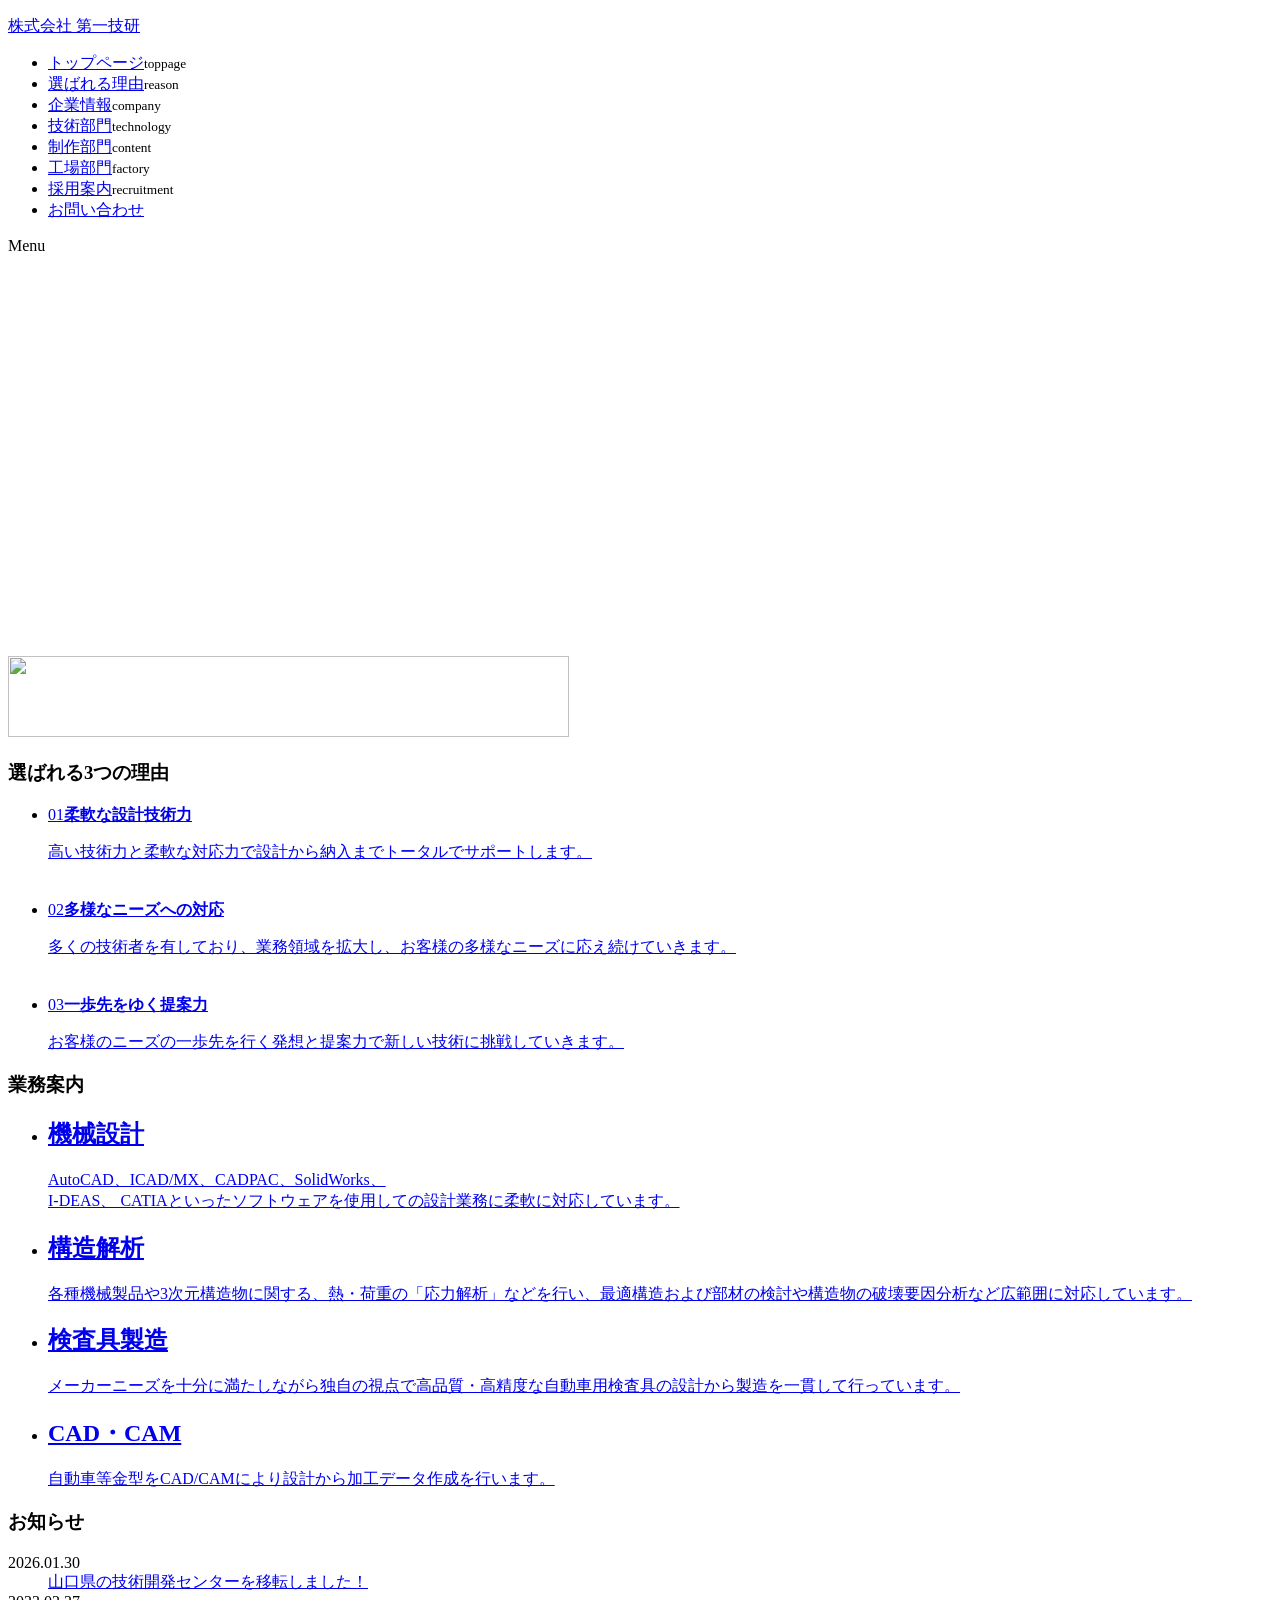
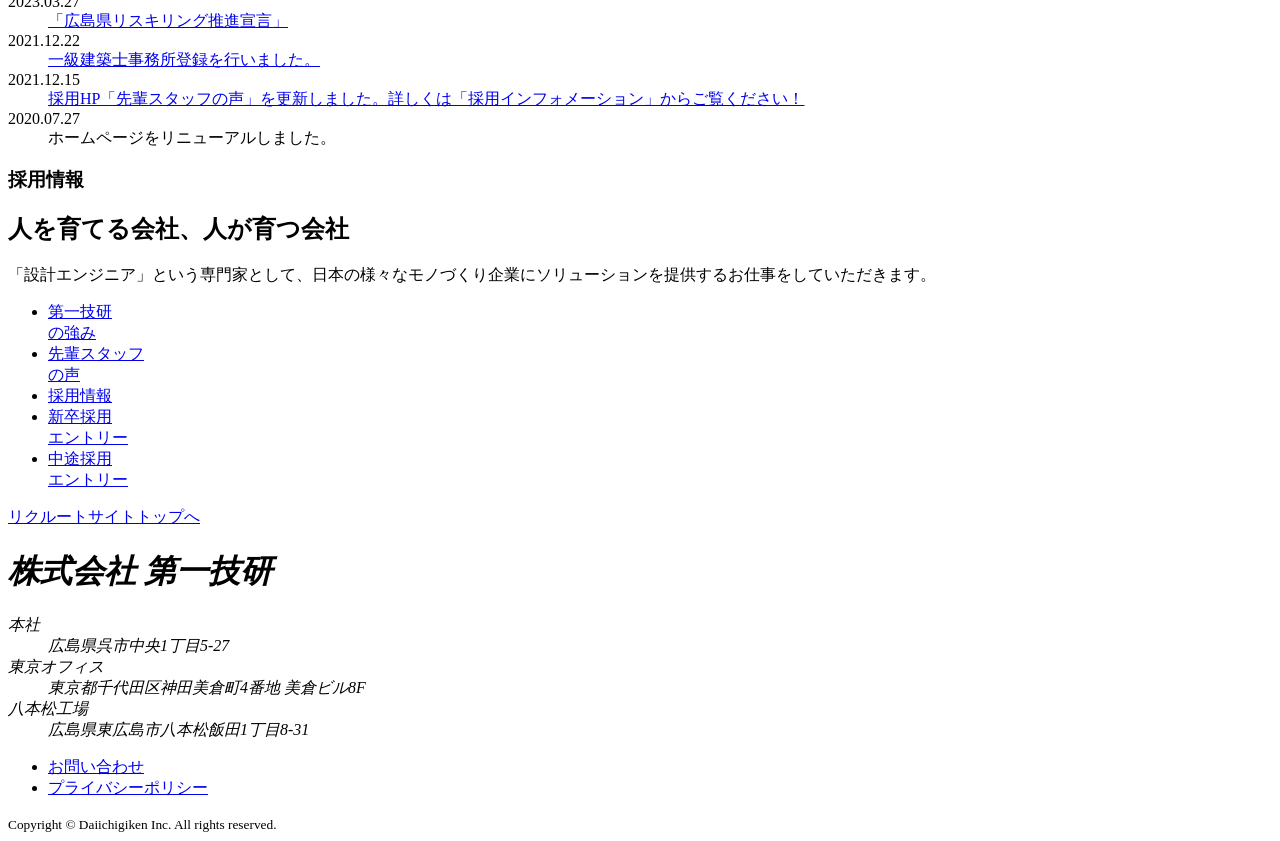
==== index.html @ c69e461a "Add files via upload" ====
<!DOCTYPE html>
<html><head>
<meta charset="utf-8">
<meta name="viewport" content="width=640,user-scalable=no,shrink-to-fit=yes">
<meta name="description" content="">
<meta name="keywords" content="">
<title>株式会社 第一技研</title> 
<link href="common/css/base.css" rel="stylesheet" type="text/css">
<link rel="stylesheet" type="text/css" href="css/jquery.mCustomScrollbar.css">
<link href="css/top.css" rel="stylesheet" type="text/css">
<script type="text/javascript" src="common/js/jquery.js"></script>
<script type="text/javascript" src="common/js/jquery-ui.js"></script>
<script type="text/javascript" src="common/js/lib.js"></script>
<script type="text/javascript" src="common/js/analytics.js"></script>
<script type="text/javascript" src="common/js/jquery.sublimeSlideshow.js"></script>
<script src="js/jquery.mCustomScrollbar.concat.min.js"></script>
<script type="text/javascript">
$(document).ready(function(){
	
	$.sublime_slideshow({
		src:[
			{url:"img/top_main_image_01.png"},
			{url:"img/top_main_image_02.png"},
			{url:"img/top_main_image_03.png"}
		],
		duration:   7,
		fade:       1,
		scaling:    false,
		rotating:   false
	});
	
	$('#main_image #slider').fadeIn(1000);
	setTimeout(function(){
		$('#main_image .text').fadeIn(1500);
	},1000);
	
	var d = new Date();
	var loadtime = d.getMonth()+""+d.getDate()+""+d.getHours()+""+d.getMinutes();
	var category = "";
	$.ajaxSetup({ cache: false });
	function topicsLoad(category,loadtime) {
		$('#topics_load').load('topics/topics_loader.php?u=topics&m=top&v=0&c='+category+'&'+loadtime,
			function() {
				
				$("#topics_load dl dd a").click(function(){
					if($(this).hasClass("popup")){
						window.open($(this).attr("href"),'topics','width=840,height=730,scrollbars=yes,status=yes');
						return false;
					}
					if($(this).attr("target")=="_blank"){
						window.open($(this).attr("href"), '_blank');
						return false;
					}
					else{
						window.location=$(this).attr("href");
					}
					return false;
				});

				$(".topics").mCustomScrollbar();

			}
		);
	}
	topicsLoad(category,loadtime);	
	
});

</script>

<style type="text/css">@-webkit-keyframes imageAnimation {0% {opacity: 0;-webkit-animation-timing-function: ease-in; -moz-animation-timing-function: ease-in; -ms-animation-timing-function: ease-in; -o-animation-timing-function: ease-in; animation-timing-function: ease-in;}4.761904761904762% {opacity: 1;}33.33333333333333% {opacity: 1;}36.19047619047618% {opacity: 0; -webkit-animation-timing-function: ease-out; -moz-animation-timing-function: ease-out; -ms-animation-timing-function: ease-out; -o-animation-timing-function: ease-out; animation-timing-function: ease-out;}100% { opacity: 0; }} @-moz-keyframes imageAnimation {0% {opacity: 0;-webkit-animation-timing-function: ease-in; -moz-animation-timing-function: ease-in; -ms-animation-timing-function: ease-in; -o-animation-timing-function: ease-in; animation-timing-function: ease-in;}4.761904761904762% {opacity: 1;}33.33333333333333% {opacity: 1;}36.19047619047618% {opacity: 0; -webkit-animation-timing-function: ease-out; -moz-animation-timing-function: ease-out; -ms-animation-timing-function: ease-out; -o-animation-timing-function: ease-out; animation-timing-function: ease-out;}100% { opacity: 0; }} @-ms-keyframes imageAnimation {0% {opacity: 0;-webkit-animation-timing-function: ease-in; -moz-animation-timing-function: ease-in; -ms-animation-timing-function: ease-in; -o-animation-timing-function: ease-in; animation-timing-function: ease-in;}4.761904761904762% {opacity: 1;}33.33333333333333% {opacity: 1;}36.19047619047618% {opacity: 0; -webkit-animation-timing-function: ease-out; -moz-animation-timing-function: ease-out; -ms-animation-timing-function: ease-out; -o-animation-timing-function: ease-out; animation-timing-function: ease-out;}100% { opacity: 0; }} @-o-keyframes imageAnimation {0% {opacity: 0;-webkit-animation-timing-function: ease-in; -moz-animation-timing-function: ease-in; -ms-animation-timing-function: ease-in; -o-animation-timing-function: ease-in; animation-timing-function: ease-in;}4.761904761904762% {opacity: 1;}33.33333333333333% {opacity: 1;}36.19047619047618% {opacity: 0; -webkit-animation-timing-function: ease-out; -moz-animation-timing-function: ease-out; -ms-animation-timing-function: ease-out; -o-animation-timing-function: ease-out; animation-timing-function: ease-out;}100% { opacity: 0; }} @keyframes imageAnimation {0% {opacity: 0;-webkit-animation-timing-function: ease-in; -moz-animation-timing-function: ease-in; -ms-animation-timing-function: ease-in; -o-animation-timing-function: ease-in; animation-timing-function: ease-in;}4.761904761904762% {opacity: 1;}33.33333333333333% {opacity: 1;}36.19047619047618% {opacity: 0; -webkit-animation-timing-function: ease-out; -moz-animation-timing-function: ease-out; -ms-animation-timing-function: ease-out; -o-animation-timing-function: ease-out; animation-timing-function: ease-out;}100% { opacity: 0; }} @-webkit-keyframes titleAnimation {0% { opacity: 0; }4.761904761904762% { opacity: 1; }33.33333333333333% { opacity: 1; }34.76190476190476% { opacity: 0;  }100% { opacity: 0; }} @-moz-keyframes titleAnimation {0% { opacity: 0; }4.761904761904762% { opacity: 1; }33.33333333333333% { opacity: 1; }34.76190476190476% { opacity: 0;  }100% { opacity: 0; }} @-ms-keyframes titleAnimation {0% { opacity: 0; }4.761904761904762% { opacity: 1; }33.33333333333333% { opacity: 1; }34.76190476190476% { opacity: 0;  }100% { opacity: 0; }} @-o-keyframes titleAnimation {0% { opacity: 0; }4.761904761904762% { opacity: 1; }33.33333333333333% { opacity: 1; }34.76190476190476% { opacity: 0;  }100% { opacity: 0; }} @keyframes titleAnimation {0% { opacity: 0; }4.761904761904762% { opacity: 1; }33.33333333333333% { opacity: 1; }34.76190476190476% { opacity: 0;  }100% { opacity: 0; }}.sm-slider,.sm-slider:after { margin: 0;padding: 0;list-style: none;position:width: 799px;height: 382px;top: 0px;left: 0px;z-index: -1; }.sm-slider:after { content: '';background: transparent url() repeat top left;z-index: 0; }.sm-slider li span { width: 100%;height: 100%;position: absolute;top: 0px;left: 0px;color: transparent;background-size: cover;background-position: 50% 50%;background-repeat: none;opacity: 0;z-index: 0;-webkit-animation: imageAnimation 21s linear infinite 0s; -moz-animation: imageAnimation 21s linear infinite 0s; -ms-animation: imageAnimation 21s linear infinite 0s; -o-animation: imageAnimation 21s linear infinite 0s; animation: imageAnimation 21s linear infinite 0s; }.sm-slider li div { z-index: 1000;position: absolute;bottom: 30px;left: 0px;width: 100%;text-align: center;opacity: 0;color: #fff;-webkit-animation: titleAnimation 21s linear infinite 0s; -moz-animation: titleAnimation 21s linear infinite 0s; -ms-animation: titleAnimation 21s linear infinite 0s; -o-animation: titleAnimation 21s linear infinite 0s; animation: titleAnimation 21s linear infinite 0s; }.sm-slider li:nth-child(1) span { background-image: url('img/top_main_image_01.png');-webkit-animation-delay: 0s; -moz-animation-delay: 0s; -ms-animation-delay: 0s; -o-animation-delay: 0s; animation-delay: 0s; } .sm-slider li:nth-child(1) div { -webkit-animation-delay: 0s; -moz-animation-delay: 0s; -ms-animation-delay: 0s; -o-animation-delay: 0s; animation-delay: 0s; }.sm-slider li:nth-child(2) span { background-image: url('img/top_main_image_02.png');-webkit-animation-delay: 7s; -moz-animation-delay: 7s; -ms-animation-delay: 7s; -o-animation-delay: 7s; animation-delay: 7s; } .sm-slider li:nth-child(2) div { -webkit-animation-delay: 7s; -moz-animation-delay: 7s; -ms-animation-delay: 7s; -o-animation-delay: 7s; animation-delay: 7s; }.sm-slider li:nth-child(3) span { background-image: url('img/top_main_image_03.png');-webkit-animation-delay: 14s; -moz-animation-delay: 14s; -ms-animation-delay: 14s; -o-animation-delay: 14s; animation-delay: 14s; } .sm-slider li:nth-child(3) div { -webkit-animation-delay: 14s; -moz-animation-delay: 14s; -ms-animation-delay: 14s; -o-animation-delay: 14s; animation-delay: 14s; }</style></head>

<body>

<div id="wrapper">

<header id="header">
	<div class="wrapper">
		<p id="site_name"><a href="./">株式会社 第一技研</a></p>
		<nav>
			<ul id="g_nav">
				<li><a href="./">トップページ</a><small>toppage</small></li>
				<li><a href="reason/">選ばれる理由</a><small>reason</small></li>
				<li><a href="company/">企業情報</a><small>company</small></li>
				<li><a href="technology/">技術部門</a><small>technology</small></li>
				<li><a href="factory/">制作部門</a><small>content</small></li>
				<li><a href="factory/">工場部門</a><small>factory</small></li>
                <!--	<li><a href="business/">業務案内</a><small>business</small></li>-->
                <li><a href="http://recruit.dig-net.co.jp/" target="_blank">採用案内</a><small>recruitment</small></li>
				<li class="contact"><a href="contact">お問い合わせ</a></li>
			</ul>
		</nav>
		<div id="g_nav_open_btn">Menu</div>
	</div>
</header>

<main>

	<article id="top_contents" style="min-height:800px;">
	
		<section id="main_image">
			<div id="slider" style="display: block;"><ul class="sm-slider"><li> <span></span> <div> </div> </li><li> <span></span> <div> </div> </li><li> <span></span> <div> </div> </li></ul></div>
			<h1><img src="img/top_main_text.png" width="561" height="81" class="text" style=""></h1>
		</section>
        <section id="content01">
        	<h1 class="ttl01">選ばれる3つの理由</h1>
        	<ul class="list01">
            	<li><a href="reason/index.html#num01"><span class="num">01</span><b>柔軟な設計技術力</b>
           	    <p>高い技術力と柔軟な対応力で設計から納入までトータルでサポートします。</p></a></li>　
               <li><a href="reason/index.html#num02"><span class="num">02</span><b>多様なニーズへの対応</b>
               <p>多くの技術者を有しており、業務領域を拡大し、お客様の多様なニーズに応え続けていきます。</p></a></li>　
               <li><a href="reason/index.html#num03"><span class="num">03</span><b>一歩先をゆく提案力</b>
               <p>お客様のニーズの一歩先を行く発想と提案力で新しい技術に挑戦していきます。</p></a></li>
            </ul>
        </section>
        <section id="content02">
        	<h1 class="ttl01">業務案内</h1>
            <ul class="list02">
            	<li><a href="technology/mechanical_design.html"><h2>機械設計</h2><p>AutoCAD、ICAD/MX、CADPAC、SolidWorks、<br>I-DEAS、 CATIAといったソフトウェアを使用しての設計業務に柔軟に対応しています。</p></a></li>
            	<li><a href="technology/structural_analysis.html"><h2>構造解析</h2><p>各種機械製品や3次元構造物に関する、熱・荷重の「応力解析」などを行い、最適構造および部材の検討や構造物の破壊要因分析など広範囲に対応しています。</p></a></li>
            	<li><a href="factory/product.html"><h2>検査具製造</h2><p>メーカーニーズを十分に満たしながら独自の視点で高品質・高精度な自動車用検査具の設計から製造を一貫して行っています。</p></a></li>
            	<li><a href="technology/cad_cam.html"><h2>CAD・CAM</h2><p>自動車等金型をCAD/CAMにより設計から加工データ作成を行います。</p></a></li>
            </ul>
        </section>
        <section id="content03">
        	<h1 class="ttl01">お知らせ</h1>
             <div class="topics mCustomScrollbar _mCS_1" id="topics_load"><div id="mCSB_1" class="mCustomScrollBox mCS-light mCSB_vertical mCSB_inside" style="max-height: none;" tabindex="0"><div id="mCSB_1_container" class="mCSB_container" style="position:relative; top:0; left:0;" dir="ltr">
<dl class="topics_list">
			
				<dt><span class="date">2026.01.30</span><br><span class="icon blank"></span></dt>
				<dd class="link"><span><a href="/topics/00000012.html" target="" class="popup">山口県の技術開発センターを移転しました！</a></span></dd>			
	
			
				<dt><span class="date">2023.03.27</span><br><span class="icon blank"></span></dt>
				<dd class="link"><span><a href="/topics/00000011.html" target="" class="popup">「広島県リスキリング推進宣言」</a></span></dd>			
	
			
				<dt><span class="date">2021.12.22</span><br><span class="icon blank"></span></dt>
				<dd class="link"><span><a href="/topics/00000009.html" target="" class="popup">一級建築士事務所登録を行いました。</a></span></dd>			
	
			
				<dt><span class="date">2021.12.15</span><br><span class="icon blank"></span></dt>
				<dd class="link"><span><a href="https://recruit.dig-net.co.jp/" target="_blank" class="">採用HP「先輩スタッフの声」を更新しました。詳しくは「採用インフォメーション」からご覧ください！</a></span></dd>			
	
			
				<dt><span class="date">2020.07.27</span><br><span class="icon blank"></span></dt>
				<dd class="false"><span>ホームページをリニューアルしました。</span></dd>			
	

</dl>

</div><div id="mCSB_1_scrollbar_vertical" class="mCSB_scrollTools mCSB_1_scrollbar mCS-light mCSB_scrollTools_vertical" style="display: block;"><div class="mCSB_draggerContainer"><div id="mCSB_1_dragger_vertical" class="mCSB_dragger" style="position: absolute; min-height: 30px; display: block; height: 134px; max-height: 169px; top: 0px;"><div class="mCSB_dragger_bar" style="line-height: 30px;"></div></div><div class="mCSB_draggerRail"></div></div></div></div></div>
        </section>
      <section id="content04">
            <h1 class="ttl01">採用情報</h1>
            <h2 class="text02">人を育てる会社、人が育つ会社</h2>
            <p>「設計エンジニア」という専門家として、日本の様々なモノづくり企業にソリューションを提供するお仕事をしていただきます。</p>
            <ul class="list03">
            	<li><a href="http://recruit.dig-net.co.jp/concept/" target="_blank"><span>第一技研<br>の強み</span></a></li>
            	<li><a href="http://recruit.dig-net.co.jp/interview/" target="_blank"><span>先輩スタッフ<br>の声</span></a></li>
                        <li><a href="http://recruit.dig-net.co.jp/recruit/" target="_blank"><span>採用情報</span></a></li>
            	<li><a href="http://recruit.dig-net.co.jp/entry/" target="_blank"><span>新卒採用<br>エントリー</span></a></li>
            	<li><a href="http://recruit.dig-net.co.jp/entry/" target="_blank"><span>中途採用<br>エントリー</span></a></li>
            </ul>
            <p class="btn01"><a href="http://recruit.dig-net.co.jp/" target="_blank">リクルートサイトトップへ</a></p>
        </section>
	
	</article>

</main>


	
<footer id="footer">
	<div class="wrapper">
    	<div class="footer_area">
		<address>
			<h1>株式会社 第一技研</h1>
            <dl class="footer_list">
				<dt>本社</dt><dd>広島県呉市中央1丁目5-27</dd>
				<dt>東京オフィス</dt><dd>東京都千代田区神田美倉町4番地 美倉ビル8F</dd>
				<dt>八本松工場</dt><dd>広島県東広島市八本松飯田1丁目8-31</dd>
            </dl>
		</address>
        <div class="footer_bottom">
            <ul class="footer_navi">
                <li><a href="contact">お問い合わせ</a></li>
                <li><a href="privacy">プライバシーポリシー</a></li>
            </ul>
        <small id="copyright">Copyright © Daiichigiken Inc. All rights reserved.</small>
        </div>
	</div>
        </div>
		
</footer>

</div>



</body></html>
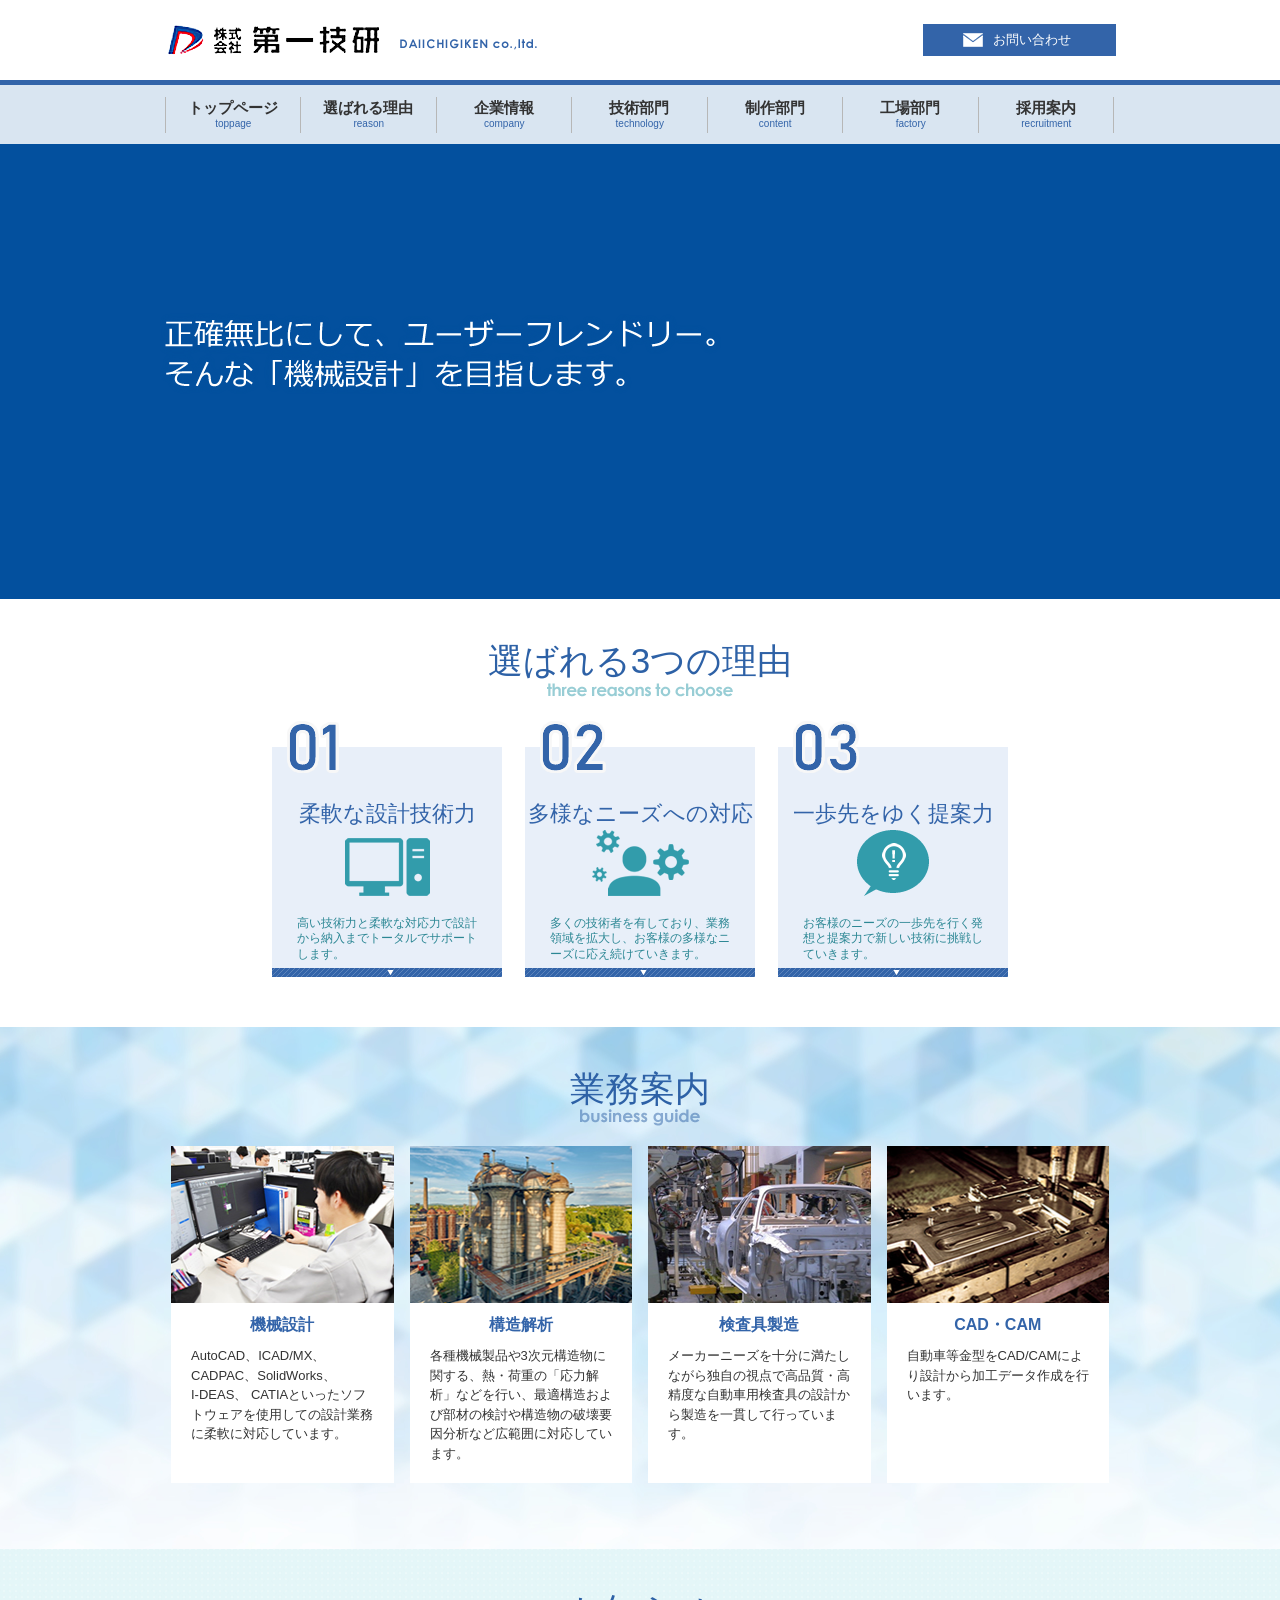
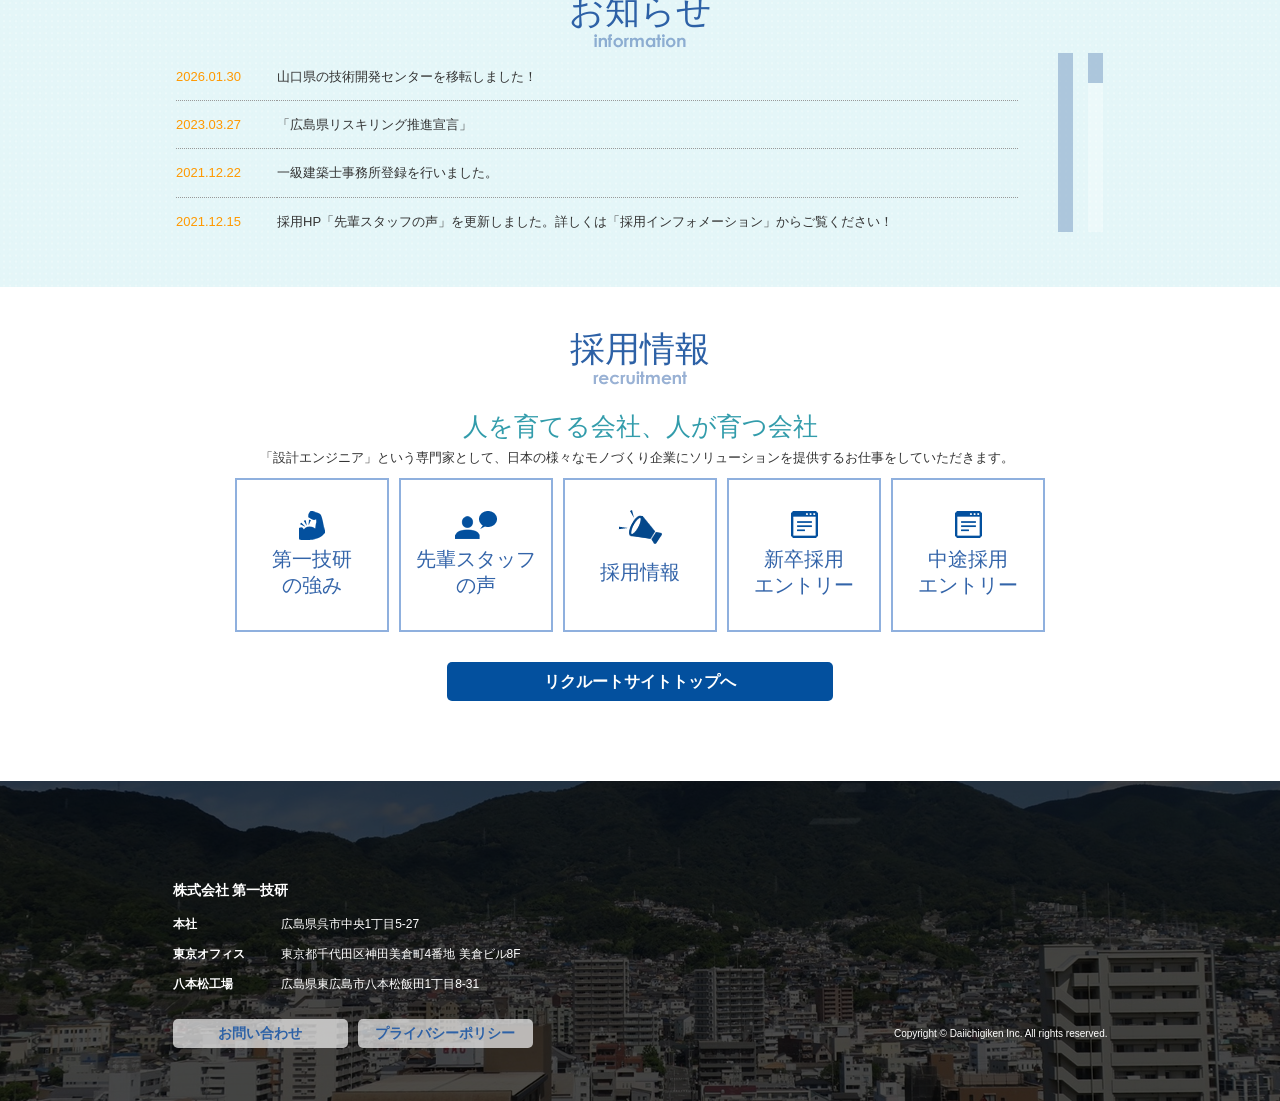
==== commit 1dbd6477: "Add files via upload" ====
--- a/index.html
+++ b/index.html
@@ -83,7 +83,7 @@
 				<li><a href="reason/">選ばれる理由</a><small>reason</small></li>
 				<li><a href="company/">企業情報</a><small>company</small></li>
 				<li><a href="technology/">技術部門</a><small>technology</small></li>
-				<li><a href="factory/">制作部門</a><small>content</small></li>
+				<li><a href="content/">制作部門</a><small>content</small></li>
 				<li><a href="factory/">工場部門</a><small>factory</small></li>
                 <!--	<li><a href="business/">業務案内</a><small>business</small></li>-->
                 <li><a href="http://recruit.dig-net.co.jp/" target="_blank">採用案内</a><small>recruitment</small></li>
--- a/common/css/base.css
+++ b/common/css/base.css
@@ -0,0 +1,469 @@
+@charset "utf-8";
+
+/* PC/スマホ共通表示 */
+.-----PC_MOBILE_COMMON_CSS_START----- {}
+
+* {
+	margin: 0px;
+	padding: 0px;
+	list-style-type: none;
+	-webkit-text-size-adjust: 100%;
+	max-height: 999999px;
+}
+
+body {
+	font-family: "メイリオ", Meiryo, "ヒラギノ角ゴ Pro W3", "Hiragino Kaku Gothic Pro", "ＭＳ Ｐゴシック", "MS PGothic", Osaka, sans-serif;
+	font-size: 13px;
+	line-height: 180%;
+	color: #333;
+}
+img {
+	border-top-style: none;
+	border-right-style: none;
+	border-bottom-style: none;
+	border-left-style: none;
+}
+table {
+	border-collapse: collapse;
+}
+a:link,
+a:visited {
+	text-decoration: none;
+	color: #0066CC;
+}
+a:hover,
+a:active {
+	text-decoration: underline;
+	color: #FF6600;
+}
+.clear {
+	clear: both;
+}
+br.pc_nowrap {
+	display: none;
+}
+br.mobile_nowrap {
+	display: inline;
+}
+#wrapper {
+	width: 100%;
+	min-width: 980px;
+	padding-top: 85px;
+}
+#header {
+	height: 144px;
+	width: 100%;
+	background-image: url(../img/header_bg.png);
+	background-repeat: repeat-x;
+	background-position: center top;
+	position: absolute;
+	left: 0px;
+	top: 0px;
+	z-index: 99999;
+}
+#header .wrapper {
+	width: 951px;
+	margin-right: auto;
+	margin-left: auto;
+	position: relative;
+}
+#header #site_name a {
+	text-indent: -999999px;
+	overflow: hidden;
+	position: relative;
+	background-image: url(../img/header_logo.png);
+	background-repeat: no-repeat;
+	height: 80px;
+	width: 375px;
+	background-position: center center;
+	display: block;
+	margin-bottom: 5px;
+}
+#header #g_nav_open_btn {
+	display:none;
+}
+
+#header #g_nav {
+	padding-left: 1px;
+	background-image: url(../img/g_nav_line.png);
+	background-repeat: no-repeat;
+	background-position: left center;
+	height: 59px;
+}
+#header #g_nav li {
+	width: 134.5px;
+	height: 59px;
+	float: left;
+	position: relative;
+	padding-right: 1px;
+	background-image: url(../img/g_nav_line.png);
+	background-repeat: no-repeat;
+	background-position: right center;
+}
+#header #g_nav li a {
+	box-sizing: border-box;
+	width: 100%;
+	height: 59px;
+	display: block;
+	text-align: center;
+	color: #333;
+	text-decoration: none;
+	font-size: 15px;
+	line-height: 100%;
+	padding-top: 15px;
+	font-weight: bold;
+	transition:0.4s;
+}
+#header #g_nav li a:hover {
+	background-color:#FFF;
+}
+#header #g_nav li small {
+	font-size: 10px;
+	color: #3364A9;
+	line-height: 100%;
+	position: absolute;
+	top: 34px;
+	width: 100%;
+	text-align: center;
+	pointer-events: none;
+}
+#header #g_nav li.contact {
+	width: 193px;
+	height: 32px;
+	float: none;
+	position: absolute;
+	padding-right: 0px;
+	background-image: none;
+	top: 24px;
+	right: 0px;
+}
+#header #g_nav li.contact a {
+	box-sizing: border-box;
+	width: 100%;
+	height: 32px;
+	text-align: left;
+	color: #FFF;
+	text-decoration: none;
+	font-size: 13px;
+	line-height: 32px;
+	padding-top: 0px;
+	font-weight: normal;
+	background-color: #3364A9;
+	background-image: url(../img/header_icon_mail.png);
+	background-repeat: no-repeat;
+	background-position: 40px center;
+	padding-left: 70px;
+}
+#header #g_nav li.contact a:hover {
+	opacity:0.6;
+}
+
+
+#footer {
+	min-width: 980px;
+	width: 100%;
+	color: #FFF;
+	background-color: #3364A9;
+}
+#footer .wrapper {
+	box-sizing: border-box;
+	width: 942px;
+	display: flex;
+	justify-content: space-between;
+	align-items: center;
+	flex-wrap: wrap;
+	margin-right: auto;
+	margin-left: auto;
+	padding-top: 25px;
+	padding-bottom: 25px;
+}
+#footer address {
+	font-style: normal;
+	font-size: 12px;
+	line-height: 155%;
+}
+#footer #copyright {
+	font-style: normal;
+	font-size: 10px;
+	line-height: 100%;
+	text-align: right;
+}
+#footer{
+	position:relative;
+	background:url(../img/footer_img01.jpg) center bottom;
+	background-size:cover;
+	padding-top:100px;
+	padding-bottom:0px;
+	height:320px;
+	box-sizing:border-box;
+}
+#footer:before{
+    content: "";
+    width: 100%;
+    height: 100%;
+    position: absolute;
+    background-color: rgba(0,0,0,0.7);
+    z-index: 0;
+    left: 0px;
+    top: 0px;
+    display: block;
+}
+#footer .wrapper{
+	position:relative;
+	z-index:1;
+	padding-bottom:0;
+	width:935px;
+	padding-top:0;
+}
+.footer_area{
+	width:100%;
+}
+.footer_area address h1{
+	font-size: 14px;
+}
+.footer_list{
+	margin-top:10px;
+	display:flex;
+	flex-wrap:wrap;
+	width:400px;
+	line-height:30px;
+	margin-bottom:20px;
+}
+.footer_list dt{
+	font-weight: bold;
+	font-size: 12px;
+	width:27%;
+}
+.footer_list dd{
+	 font-size: 12px;
+	 width:73%;
+}
+.footer_bottom{
+	margin-top:20px;
+	display:flex;
+	justify-content:space-between;
+	align-items:center;
+}
+.footer_bottom ul{
+	display:flex; 
+	flex:1;
+}
+.footer_bottom ul li{
+	width:175px;
+}
+.footer_bottom ul li + li{
+	margin-left:10px;
+}
+.footer_bottom ul li a{
+	display:block;
+	background:rgba(255,255,255,0.67);
+	border-radius:5px;
+	color:#2D61A6;
+	font-size: 14px;
+	text-align:center;
+	line-height:29px;
+	height:29px;
+	width:100%;
+	text-decoration:none;
+	font-weight: bold;
+	}
+	.footer_bottom ul li a:hover{
+		opacity:0.8;
+		transition:0.2s ease-out;
+	}
+.-----PC_MOBILE_COMMON_CSS_END----- {}
+
+/* スマートフォン用CSS */
+@media screen and (max-width: 640px) {
+	
+.-----MOBILE_ONLY_CSS_START----- {}
+
+
+body {
+	font-size: 24px;
+	line-height: 170%;
+	width: 640px;
+}
+
+img {
+	max-width:600px;
+	height:auto;
+}
+br.pc_nowrap {
+	display: inline;
+}
+br.mobile_nowrap {
+	display: none;
+}
+
+
+#wrapper {
+	width: 640px;
+	min-width: 640px;
+	margin-right: auto;
+	margin-left: auto;
+	overflow: hidden;
+	position: relative;
+	padding-top: 0px;
+}
+#header {
+	background-image: none;
+	height: 117px;
+	background-color: #FFF;
+	position: relative;
+}
+#header .wrapper {
+	width: 100%;
+	padding-top: 0px;
+}
+#header #site_name a {
+	background-image: url(../img/sp_header_logo.png);
+	top: 0px;
+	left: 0px;
+	height: 117px;
+	width: 320px;
+}
+#header #g_nav_open_btn {
+	background-image: url(../img/sp_header_menu_btn.png);
+	top: 0px;
+	right: 0px;
+	height: 117px;
+	width: 113px;
+	position: absolute;
+	background-repeat: no-repeat;
+	display: block;
+	overflow: hidden;
+	text-indent: -9999px;
+}
+
+#header nav {
+	position: absolute;
+	width: 100%;
+	left: 0px;
+	top: 117px;
+	display: none;
+	z-index:99999;
+}
+#header #g_nav {
+	width: 100%;
+	background-image: none;
+	padding: 0px;
+	height:auto;
+}
+#header #g_nav li {
+	width: 100%;
+	height: 80px;
+	float: none;
+	background-color: transparent;
+	background-image: none;
+	padding: 0px;
+	border-top-width: 2px;
+	border-top-style: solid;
+	border-top-color: #FFF;
+}
+#header #g_nav li:first-child {
+	border-left-style: none;
+}
+#header #g_nav li a {
+	height: 80px;
+	background-color: rgba(35,53,154,0.9);
+	color: #FFF;
+	text-decoration: none;
+	font-size: 26px;
+	line-height: 80px;
+	padding-top: 0;
+	font-weight: normal;
+}
+#header #g_nav li a:hover {
+	background-color: rgba(35,53,154,0.6);
+}
+#header #g_nav li small {
+	display:none;
+}
+#header #g_nav li.contact {
+	width: 100%;
+	height: 80px;
+	position: static;
+	background-image: none;
+	top: auto;
+	right: auto;
+}
+#header #g_nav li.contact a {
+	box-sizing: border-box;
+	width: 100%;
+	height: 80px;
+	text-align: center;
+	text-decoration: none;
+	font-size: 26px;
+	line-height: 80px;
+	padding-top: 0px;
+	background-color: rgba(35,53,154,0.9);
+	background-image: none;
+	padding-left: 0px;
+}
+#header #g_nav li.contact a:hover {
+	opacity:1;
+	background-color: rgba(35,53,154,0.6);
+}
+
+
+
+
+
+#footer {
+	min-width: 640px;
+	padding-top: 0px;
+}
+#footer .wrapper {
+	width: 100%;
+	display: block;
+	padding-top: 35px;
+	padding-bottom: 40px;
+}
+#footer address {
+	font-size: 22px;
+	margin-bottom:15px;
+	text-align:center;
+}
+.footer_list{
+	margin-top:5px;
+	margin-left:auto;
+	margin-right:auto;
+    margin-bottom: 15px;
+	 padding-left: 0px;
+	 width: 380px;
+}
+#footer #copyright {
+	font-size: 13px;
+	text-align: center;
+	display:block;
+}
+.footer_list dt{
+	text-align: right;
+    width: 90px;
+}
+.footer_list dd{
+	margin-left: 3%;
+    width: 70%;
+    width: 270px;
+	text-align:left;
+}
+
+.footer_bottom{
+	flex-direction:column;
+	margin-top:15px;
+}
+.footer_bottom ul li a{
+	line-height: 35px;
+    height: 35px;
+}
+.footer_bottom ul{
+	margin: 8px 0 30px;
+}
+#footer #copyright{
+}
+
+.-----MOBILE_ONLY_CSS_END----- {}
+
+	
+}
--- a/css/top.css
+++ b/css/top.css
@@ -0,0 +1,551 @@
+@charset "utf-8";
+
+/* PC/スマホ共通表示 */
+
+.-----PC_MOBILE_COMMON_CSS_START----- {}
+
+#main_image {
+	background-color: #03509e;
+	height: 514px;
+	width: 100%;
+	position: relative;
+	overflow: hidden;
+	min-width:980px;
+}
+#main_image h1 {
+	width: 960px;
+	margin-right: auto;
+	margin-left: auto;
+	padding-top: 228px;
+	position: relative;
+	z-index: 2;
+}
+#main_image #slider {
+	height: 514px;
+	width: 100%;
+	position: absolute;
+	z-index: 1;
+	left: 0px;
+	top: 0px;
+	background-repeat: no-repeat;
+	background-position: center center;
+	background-size: cover;
+	display: none;
+	overflow: hidden;
+	min-width:980px;
+}
+#content01{
+	padding:50px 0;
+}
+#content01 .ttl01,
+#content02 .ttl01,
+#content03 .ttl01,
+#content04 .ttl01{
+	text-align:center;
+	font-size: 35px;
+	color:#2D61A6;
+	font-weight: normal;
+	padding-bottom:25px;
+}
+#content01 .ttl01{
+	background:url(../img/top_ttl_img01.png) no-repeat bottom center;
+}
+#content01 .list01{
+	display:flex;
+	justify-content:center;
+	padding-top:50px;
+}
+#content01 .list01 li{
+	width:230px;
+	height:230px;
+	position:relative;
+}
+#content01 .list01 li .num{
+	position:absolute;
+	text-indent:100%;
+	white-space:nowrap;
+	overflow:hidden;
+	background-repeat:no-repeat;
+	width:66px;
+	height:66px;
+	background-position:bottom left;
+	z-index:10;
+	top: -40px;
+	left: 15px;
+}
+#content01 .list01 li:nth-of-type(1) .num{
+	background-image:url(../img/top_num_img01.png);
+}
+#content01 .list01 li:nth-of-type(2) .num{
+	background-image:url(../img/top_num_img02.png);
+}
+#content01 .list01 li:nth-of-type(3) .num{
+	background-image:url(../img/top_num_img03.png);
+}
+#content01 .list01 li:nth-of-type(4) .num{
+	background-image:url(../img/top_num_img04.png);
+}
+#content01 .list01 li a{
+	position:absolute;
+	top:0;
+	left:0;
+	height:100%;
+	width:100%;
+	display:flex;
+	align-items:center;
+	text-decoration:none;
+    flex-direction: column;
+	background-color:#E8EFF9;
+	box-sizing: border-box;
+    padding: 55px 0px 0;
+
+}
+#content01 .list01 li a:hover{
+	opacity:0.8;
+	transition:0.2s ease-out;
+}
+#content01 .list01 li a:after{
+	content:"";
+	position:absolute;
+	bottom:0;
+	left:0;
+	display:block;
+	width:100%;
+	height:9px;
+	background-position:center bottom;
+	background:url(../img/top_bg_img01.gif);
+}
+#content01 .list01 li a b{
+	display:block;
+	text-align:center;
+	color:#3364A9;
+	font-size: 22px;
+	font-weight:normal;
+	padding-bottom:70px;
+	background-repeat:no-repeat;
+	background-position:bottom center;
+	margin-bottom:10px;
+}
+#content01 .list01 li:nth-of-type(1) a b{
+	background-image:url(../img/top_icon01.png);
+}
+#content01 .list01 li:nth-of-type(2) a b{
+	background-image:url(../img/top_icon02.png);
+}
+#content01 .list01 li:nth-of-type(3) a b{
+	background-image:url(../img/top_icon03.png);
+}
+#content01 .list01 li:nth-of-type(4) a b{
+	background-image:url(../img/top_icon04.png);
+}
+#content01 .list01 li a p{
+	text-align:left;
+	color:#2C8794;
+	font-size: 12px;
+	width:180px;
+	margin:10px auto 0;
+	line-height:1.3;
+}
+#content01 .list01 li + li{
+	margin-left:10px;
+}
+#content02{
+	background:url(../img/top_bg_img02.png) center top repeat-x;
+	padding:50px 0;
+}
+#content02 .ttl01{
+	background:url(../img/top_ttl_img02.png) no-repeat bottom center;
+}
+#content02 .list02{
+	display:flex;
+	justify-content:center;
+	width:938px;
+	margin:0 auto;
+	padding-top:20px;
+}
+#content02 .list02 li{
+	margin-bottom:16px;
+	width:229px;
+                background:#ffffff;
+}
+#content02 .list02 li + li{
+	margin-left:16px;
+}
+#content02 .list02 li:nth-of-type(3n+1){
+}
+#content02 .list02 li a{
+	display:block;
+	background-color:#FFF;
+	padding-top:167px;
+	padding-bottom:20px;
+	text-decoration:none;
+	background-position:top center;
+	background-repeat:no-repeat;
+}
+#content02 .list02 li:nth-of-type(1) a{
+	background-image:url(../img/top_image01.jpg);
+}
+#content02 .list02 li:nth-of-type(2) a{
+	background-image:url(../img/top_image02.jpg);
+}
+#content02 .list02 li:nth-of-type(3) a{
+	background-image:url(../img/top_image03.jpg);
+}
+#content02 .list02 li:nth-of-type(4) a{
+	background-image:url(../img/top_image04.jpg);
+}
+/*3列
+#content02 .list02 li{
+	margin-bottom:16px;
+	width:302px;
+}
+#content02 .list02 li + li{
+	margin-left:16px;
+}
+#content02 .list02 li:nth-of-type(3n+1){
+	margin-left:0;
+}
+#content02 .list02 li a{
+	display:block;
+	background-color:#E6F2F4;
+	padding-top:151px;
+	padding-bottom:20px;
+	text-decoration:none;
+	background-position:top center;
+	background-repeat:no-repeat;
+}
+#content02 .list02 li:nth-of-type(1) a{
+	background-image:url(../img/top_img01.jpg);
+}
+#content02 .list02 li:nth-of-type(2) a{
+	background-image:url(../img/top_img02.jpg);
+}
+#content02 .list02 li:nth-of-type(3) a{
+	background-image:url(../img/top_img03.jpg);
+}
+#content02 .list02 li:nth-of-type(4) a{
+	background-image:url(../img/top_img04.jpg);
+}
+#content02 .list02 li:nth-of-type(5) a{
+	background-image:url(../img/top_img05.jpg);
+}
+#content02 .list02 li:nth-of-type(6) a{
+	background-image:url(../img/top_img06.jpg);
+}*/
+#content02 .list02 li a:hover{
+	opacity:0.8;
+	transition:0.2s ease-out;
+}
+#content02 .list02 li a h2{
+	text-align:center;
+	color:#3364A9;
+	font-size: 16px;
+	margin-bottom:10px;
+}
+#content02 .list02 li a p{
+	margin:0 auto;
+	padding:0 20px;
+	line-height:1.5;
+	text-decoration:none;
+	color:#333333;
+}
+#content03{
+	padding:50px 0;
+	background:url(../img/top_bg_img03.jpg);
+}
+#content03 .ttl01{
+	background:url(../img/top_ttl_img03.png) no-repeat bottom center;
+}
+
+.topics{
+	width:928px;
+	margin:0 auto;
+	padding:5px;
+	height:179px;
+}
+.mCSB_scrollTools .mCSB_draggerContainer{
+	width:15px;
+}
+.mCSB_scrollTools .mCSB_dragger:hover .mCSB_dragger_bar{
+	background-color:#9AB7D3;
+}
+.mCSB_scrollTools .mCSB_dragger .mCSB_dragger_bar{
+	border-radius:0;
+	width:15px;
+	background-color:#9AB7D3;
+}
+
+.mCSB_scrollTools .mCSB_draggerRail{
+	width:15px;
+	border-radius:0;
+	background-color:rgba(255,255,255,0.4);
+}
+.mCSB_scrollTools .mCSB_dragger:active .mCSB_dragger_bar,
+.mCSB_scrollTools .mCSB_dragger.mCSB_dragger_onDrag .mCSB_dragger_bar{
+	background-color:#9AB7D3;
+}
+.topics_list{
+	display:flex;
+	flex-wrap:wrap;
+	box-sizing:border-box;
+	width:97%;
+}
+.topics_list dt{
+	padding: 12px 0 12px 0;
+	box-sizing: border-box;
+	width: 12%;
+	color:#FF9900;
+	font-size: 13px;
+	font-weight: normal;
+	border-bottom: 1px dotted #999999;
+	background-repeat: no-repeat;
+	background-position: left 18px;
+}
+.topics_list dt:last-of-type,
+.topics_list dd:last-child{
+	border-bottom:none;
+}
+.topics_list dd{
+	width:88%;
+	box-sizing:border-box;
+	font-size: 13px;
+	padding:12px 0 12px 0px;
+	border-bottom:1px dotted #999999;	
+}
+.topics_list dd .thumbs{
+	float: right;
+	margin-left: 1em;
+	width: 125px;
+}
+.topics_list dd .thumbs img{
+	width: 125px;
+	height:auto;
+}
+.topics_list dd a{
+	color: #333;
+	text-decoration: none;
+}
+.topics_list dd a:hover{
+	color: #0066CC;
+	text-decoration: underline;
+}
+#content04{
+	padding:50px 0;
+}
+#content04 .ttl01{
+	background:url(../img/top_ttl_img04.png) no-repeat bottom center;;
+}
+#content04 .text02{
+	text-align:center;
+	color:#329CAB;
+	font-size: 25px;
+	font-weight: normal;
+	margin:30px 0 10px;
+}
+#content04 p{
+	width:760px;
+	margin:0 auto;
+	line-height:1.5;
+}
+#content04 .list03{
+	padding-top:10px;
+	display:flex;
+	justify-content:center;
+}
+#content04 .list03 li{
+	width:154px;
+	height:154px;
+}
+#content04 .list03 li+li{
+	margin-left:10px;
+}
+#content04 .list03 li a{
+	display:flex;
+	justify-content:center;
+	align-items:center;
+	border:2px solid #8FB0DE;
+	width:100%;
+	height:100%;
+	box-sizing:border-box;
+}
+#content04 .list03 li a:hover,
+#content04 .list03 li a:active{
+	text-decoration:none;
+}
+#content04 .list03 li a:hover{
+	opacity:0.8;
+	transition:0.2s ease-out;
+}
+#content04 .list03 li:nth-of-type(1) a span{
+	background-image:url(../img/top_icon06.png);
+}
+#content04 .list03 li:nth-of-type(2) a span{
+	background-image:url(../img/top_icon07.png);
+}
+#content04 .list03 li:nth-of-type(3) a span{
+	background-image:url(../img/top_icon10.png);
+}
+#content04 .list03 li:nth-of-type(4) a span{
+	background-image:url(../img/top_icon08.png);
+}
+#content04 .list03 li:nth-of-type(5) a span{
+	background-image:url(../img/top_icon08.png);
+}
+
+/*
+#content04 .list03 li:nth-of-type(5) a span{
+	padding-top:0;
+	background-image:url(../img/top_icon09.png);
+	text-indent:100%;
+	white-space:nowrap;
+	overflow:hidden;
+	width:100%;
+	height:36px;
+}
+*/
+
+#content04 .list03 li a span{
+	text-align:center;
+	display:block;
+	padding-top:35px;
+	background-position:top center;
+	background-repeat:no-repeat;
+	color:#3364A9;
+	font-size: 20px;
+	font-weight:normal;
+	text-decoration:none;
+	line-height:1.3;
+}
+
+#content04 .list03 li:nth-of-type(3) a span{
+	line-height:2.8;
+}
+
+.btn01 a{
+	display:block;
+	width:386px;
+	text-align:center;
+	color:#FFFFFF;
+	font-weight: bold;
+	font-size: 16px;
+	line-height:39px;
+	height:39px;
+	background-color:#03509E;
+	border-radius:5px;
+	margin:30px auto;
+	text-decoration:none;
+}
+.btn01 a:hover{
+	opacity:0.8;
+	transition:0.2s ease-out;
+}
+
+.-----PC_MOBILE_COMMON_CSS_END----- {}
+
+
+/* スマートフォン用CSS */
+@media screen and (max-width: 640px) {
+	
+.-----MOBILE_ONLY_CSS_START----- {}
+
+
+#main_image {
+	height: 340px;
+	min-width:640px;
+}
+#main_image h1 {
+	width: 600px;
+	padding-top: 117px;
+}
+#main_image #slider {
+	height: 340px;
+	min-width:640px;
+}
+#content01 .list01{
+	flex-wrap:wrap;
+}
+#content01 .list01 li{
+	width:254px;
+	height:254px;
+	margin-bottom:55px;
+}
+#content01 .list01 li + li{
+	margin-left:0;
+}
+#content01 .list01 li:nth-of-type(2n){
+	margin-left:10px;
+}
+#content01 .list01 li a{
+	padding-top:45px;
+}
+#content01 .list01 li a p{
+	font-size: 15px;
+}
+#content02 .list02{
+	width:100%;
+	flex-wrap: wrap;
+}
+#content02 .list02 li + li{
+	margin-left:0;
+}
+#content02 .list02 li:nth-of-type(2n){
+	margin-left:10px;
+}
+#content02 .list02 li a{
+}
+#content02 .list02 li a h2{
+	font-size: 18px;
+}
+#content02 .list02 li a p{
+	font-size: 16px;
+}
+.topics{
+	width:590px;
+	height:350px;
+}
+.topics_list dt{
+	font-size: 15px;
+	width:100%;
+	border-bottom:none;
+	padding-bottom:5px;
+	line-height:1.6;
+}
+.topics_list dd{
+	width:100%;
+	padding-top:0;	
+	line-height:1.6;
+	font-size: 15px;
+}
+.mCSB_inside > .mCSB_container{
+	margin-right:20px;
+}
+#content04 p{
+	font-size: 15px;
+}
+#content04 .list03 li{
+	width:113px;
+	height:113px;
+}
+#content04 .list03 li a span{
+	font-size: 16px;
+}
+#content04 .list03 li:nth-of-type(5) a span{
+	background-size: contain;
+    height: 25px;
+}
+
+#content02{
+    background-size: cover;
+}
+#content02 .list02 li a{
+	padding-top: 197px;
+background-size: contain;
+}
+#content02 .list02 li {
+    margin-bottom: 16px;
+    width: 259px;
+}
+.-----MOBILE_ONLY_CSS_END----- {}
+
+	
+}
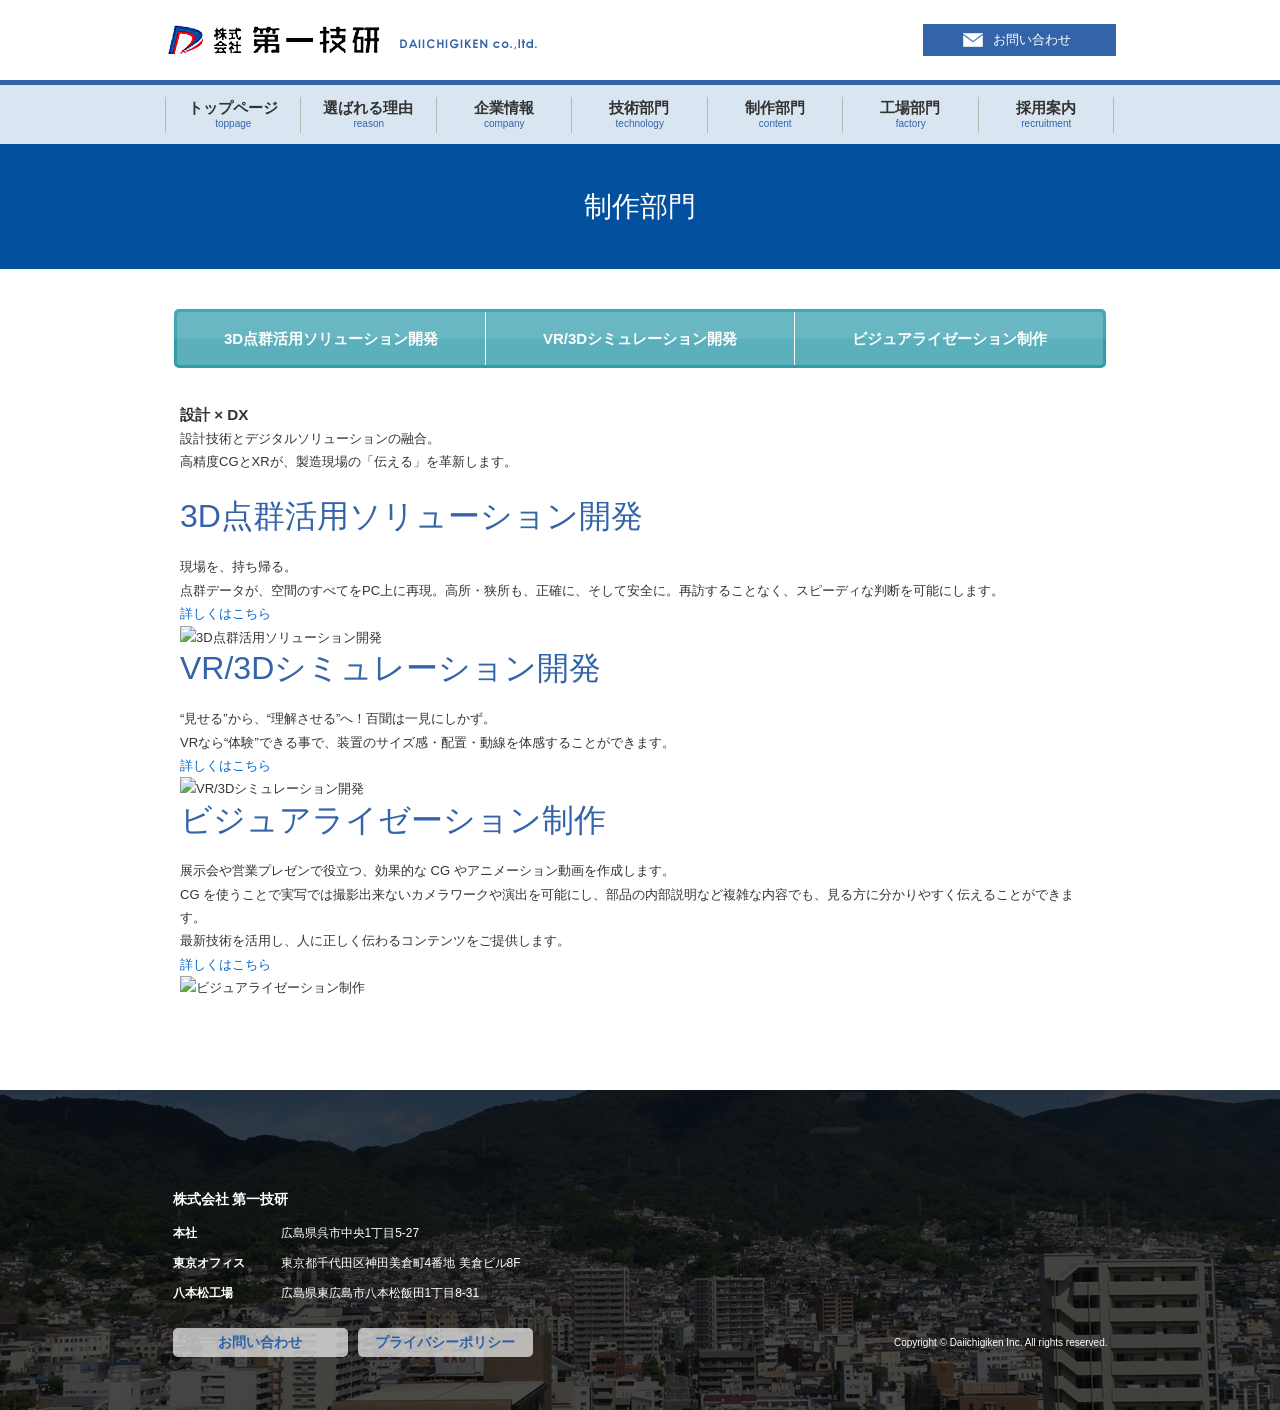
==== commit 04fcac45: "Add files via upload" ====
--- a/index.html
+++ b/index.html
@@ -1,74 +1,27 @@
-<!DOCTYPE html>
-<html><head>
+<!doctype html>
+<html>
+<head>
 <meta charset="utf-8">
 <meta name="viewport" content="width=640,user-scalable=no,shrink-to-fit=yes">
 <meta name="description" content="">
 <meta name="keywords" content="">
-<title>株式会社 第一技研</title> 
-<link href="common/css/base.css" rel="stylesheet" type="text/css">
-<link rel="stylesheet" type="text/css" href="css/jquery.mCustomScrollbar.css">
-<link href="css/top.css" rel="stylesheet" type="text/css">
-<script type="text/javascript" src="common/js/jquery.js"></script>
-<script type="text/javascript" src="common/js/jquery-ui.js"></script>
-<script type="text/javascript" src="common/js/lib.js"></script>
-<script type="text/javascript" src="common/js/analytics.js"></script>
-<script type="text/javascript" src="common/js/jquery.sublimeSlideshow.js"></script>
-<script src="js/jquery.mCustomScrollbar.concat.min.js"></script>
+<title>制作部門｜株式会社 第一技研</title> 
+<link href="../common/css/base.css" rel="stylesheet" type="text/css">
+<link href="../common/css/pages.css" rel="stylesheet" type="text/css">
+<link href="css/detail.css" rel="stylesheet" type="text/css">
+<script type="text/javascript" src="../common/js/jquery.js"></script>
+<script type="text/javascript" src="../common/js/jquery-ui.js"></script>
+<script type="text/javascript" src="../common/js/lib.js"></script>
+<script type="text/javascript" src="../common/js/analytics.js"></script>
+
 <script type="text/javascript">
 $(document).ready(function(){
-	
-	$.sublime_slideshow({
-		src:[
-			{url:"img/top_main_image_01.png"},
-			{url:"img/top_main_image_02.png"},
-			{url:"img/top_main_image_03.png"}
-		],
-		duration:   7,
-		fade:       1,
-		scaling:    false,
-		rotating:   false
-	});
-	
-	$('#main_image #slider').fadeIn(1000);
-	setTimeout(function(){
-		$('#main_image .text').fadeIn(1500);
-	},1000);
-	
-	var d = new Date();
-	var loadtime = d.getMonth()+""+d.getDate()+""+d.getHours()+""+d.getMinutes();
-	var category = "";
-	$.ajaxSetup({ cache: false });
-	function topicsLoad(category,loadtime) {
-		$('#topics_load').load('topics/topics_loader.php?u=topics&m=top&v=0&c='+category+'&'+loadtime,
-			function() {
-				
-				$("#topics_load dl dd a").click(function(){
-					if($(this).hasClass("popup")){
-						window.open($(this).attr("href"),'topics','width=840,height=730,scrollbars=yes,status=yes');
-						return false;
-					}
-					if($(this).attr("target")=="_blank"){
-						window.open($(this).attr("href"), '_blank');
-						return false;
-					}
-					else{
-						window.location=$(this).attr("href");
-					}
-					return false;
-				});
-
-				$(".topics").mCustomScrollbar();
-
-			}
-		);
-	}
-	topicsLoad(category,loadtime);	
 	
 });
 
 </script>
 
-<style type="text/css">@-webkit-keyframes imageAnimation {0% {opacity: 0;-webkit-animation-timing-function: ease-in; -moz-animation-timing-function: ease-in; -ms-animation-timing-function: ease-in; -o-animation-timing-function: ease-in; animation-timing-function: ease-in;}4.761904761904762% {opacity: 1;}33.33333333333333% {opacity: 1;}36.19047619047618% {opacity: 0; -webkit-animation-timing-function: ease-out; -moz-animation-timing-function: ease-out; -ms-animation-timing-function: ease-out; -o-animation-timing-function: ease-out; animation-timing-function: ease-out;}100% { opacity: 0; }} @-moz-keyframes imageAnimation {0% {opacity: 0;-webkit-animation-timing-function: ease-in; -moz-animation-timing-function: ease-in; -ms-animation-timing-function: ease-in; -o-animation-timing-function: ease-in; animation-timing-function: ease-in;}4.761904761904762% {opacity: 1;}33.33333333333333% {opacity: 1;}36.19047619047618% {opacity: 0; -webkit-animation-timing-function: ease-out; -moz-animation-timing-function: ease-out; -ms-animation-timing-function: ease-out; -o-animation-timing-function: ease-out; animation-timing-function: ease-out;}100% { opacity: 0; }} @-ms-keyframes imageAnimation {0% {opacity: 0;-webkit-animation-timing-function: ease-in; -moz-animation-timing-function: ease-in; -ms-animation-timing-function: ease-in; -o-animation-timing-function: ease-in; animation-timing-function: ease-in;}4.761904761904762% {opacity: 1;}33.33333333333333% {opacity: 1;}36.19047619047618% {opacity: 0; -webkit-animation-timing-function: ease-out; -moz-animation-timing-function: ease-out; -ms-animation-timing-function: ease-out; -o-animation-timing-function: ease-out; animation-timing-function: ease-out;}100% { opacity: 0; }} @-o-keyframes imageAnimation {0% {opacity: 0;-webkit-animation-timing-function: ease-in; -moz-animation-timing-function: ease-in; -ms-animation-timing-function: ease-in; -o-animation-timing-function: ease-in; animation-timing-function: ease-in;}4.761904761904762% {opacity: 1;}33.33333333333333% {opacity: 1;}36.19047619047618% {opacity: 0; -webkit-animation-timing-function: ease-out; -moz-animation-timing-function: ease-out; -ms-animation-timing-function: ease-out; -o-animation-timing-function: ease-out; animation-timing-function: ease-out;}100% { opacity: 0; }} @keyframes imageAnimation {0% {opacity: 0;-webkit-animation-timing-function: ease-in; -moz-animation-timing-function: ease-in; -ms-animation-timing-function: ease-in; -o-animation-timing-function: ease-in; animation-timing-function: ease-in;}4.761904761904762% {opacity: 1;}33.33333333333333% {opacity: 1;}36.19047619047618% {opacity: 0; -webkit-animation-timing-function: ease-out; -moz-animation-timing-function: ease-out; -ms-animation-timing-function: ease-out; -o-animation-timing-function: ease-out; animation-timing-function: ease-out;}100% { opacity: 0; }} @-webkit-keyframes titleAnimation {0% { opacity: 0; }4.761904761904762% { opacity: 1; }33.33333333333333% { opacity: 1; }34.76190476190476% { opacity: 0;  }100% { opacity: 0; }} @-moz-keyframes titleAnimation {0% { opacity: 0; }4.761904761904762% { opacity: 1; }33.33333333333333% { opacity: 1; }34.76190476190476% { opacity: 0;  }100% { opacity: 0; }} @-ms-keyframes titleAnimation {0% { opacity: 0; }4.761904761904762% { opacity: 1; }33.33333333333333% { opacity: 1; }34.76190476190476% { opacity: 0;  }100% { opacity: 0; }} @-o-keyframes titleAnimation {0% { opacity: 0; }4.761904761904762% { opacity: 1; }33.33333333333333% { opacity: 1; }34.76190476190476% { opacity: 0;  }100% { opacity: 0; }} @keyframes titleAnimation {0% { opacity: 0; }4.761904761904762% { opacity: 1; }33.33333333333333% { opacity: 1; }34.76190476190476% { opacity: 0;  }100% { opacity: 0; }}.sm-slider,.sm-slider:after { margin: 0;padding: 0;list-style: none;position:width: 799px;height: 382px;top: 0px;left: 0px;z-index: -1; }.sm-slider:after { content: '';background: transparent url() repeat top left;z-index: 0; }.sm-slider li span { width: 100%;height: 100%;position: absolute;top: 0px;left: 0px;color: transparent;background-size: cover;background-position: 50% 50%;background-repeat: none;opacity: 0;z-index: 0;-webkit-animation: imageAnimation 21s linear infinite 0s; -moz-animation: imageAnimation 21s linear infinite 0s; -ms-animation: imageAnimation 21s linear infinite 0s; -o-animation: imageAnimation 21s linear infinite 0s; animation: imageAnimation 21s linear infinite 0s; }.sm-slider li div { z-index: 1000;position: absolute;bottom: 30px;left: 0px;width: 100%;text-align: center;opacity: 0;color: #fff;-webkit-animation: titleAnimation 21s linear infinite 0s; -moz-animation: titleAnimation 21s linear infinite 0s; -ms-animation: titleAnimation 21s linear infinite 0s; -o-animation: titleAnimation 21s linear infinite 0s; animation: titleAnimation 21s linear infinite 0s; }.sm-slider li:nth-child(1) span { background-image: url('img/top_main_image_01.png');-webkit-animation-delay: 0s; -moz-animation-delay: 0s; -ms-animation-delay: 0s; -o-animation-delay: 0s; animation-delay: 0s; } .sm-slider li:nth-child(1) div { -webkit-animation-delay: 0s; -moz-animation-delay: 0s; -ms-animation-delay: 0s; -o-animation-delay: 0s; animation-delay: 0s; }.sm-slider li:nth-child(2) span { background-image: url('img/top_main_image_02.png');-webkit-animation-delay: 7s; -moz-animation-delay: 7s; -ms-animation-delay: 7s; -o-animation-delay: 7s; animation-delay: 7s; } .sm-slider li:nth-child(2) div { -webkit-animation-delay: 7s; -moz-animation-delay: 7s; -ms-animation-delay: 7s; -o-animation-delay: 7s; animation-delay: 7s; }.sm-slider li:nth-child(3) span { background-image: url('img/top_main_image_03.png');-webkit-animation-delay: 14s; -moz-animation-delay: 14s; -ms-animation-delay: 14s; -o-animation-delay: 14s; animation-delay: 14s; } .sm-slider li:nth-child(3) div { -webkit-animation-delay: 14s; -moz-animation-delay: 14s; -ms-animation-delay: 14s; -o-animation-delay: 14s; animation-delay: 14s; }</style></head>
+</head>
 
 <body>
 
@@ -76,94 +29,78 @@
 
 <header id="header">
 	<div class="wrapper">
-		<p id="site_name"><a href="./">株式会社 第一技研</a></p>
+		<p id="site_name"><a href="../">株式会社 第一技研</a></p>
 		<nav>
 			<ul id="g_nav">
-				<li><a href="./">トップページ</a><small>toppage</small></li>
-				<li><a href="reason/">選ばれる理由</a><small>reason</small></li>
-				<li><a href="company/">企業情報</a><small>company</small></li>
-				<li><a href="technology/">技術部門</a><small>technology</small></li>
-				<li><a href="content/">制作部門</a><small>content</small></li>
-				<li><a href="factory/">工場部門</a><small>factory</small></li>
-                <!--	<li><a href="business/">業務案内</a><small>business</small></li>-->
-                <li><a href="http://recruit.dig-net.co.jp/" target="_blank">採用案内</a><small>recruitment</small></li>
-				<li class="contact"><a href="contact">お問い合わせ</a></li>
+				<li><a href="../">トップページ</a><small>toppage</small></li>
+				<li><a href="../reason/">選ばれる理由</a><small>reason</small></li>
+				<li><a href="../company/">企業情報</a><small>company</small></li>
+				<li><a href="../technology/">技術部門</a><small>technology</small></li>
+				<li><a href="../content/">制作部門</a><small>content</small></li>
+				<li><a href="../factory/">工場部門</a><small>factory</small></li>
+				<li><a href="http://recruit.dig-net.co.jp/" target="_blank">採用案内</a><small>recruitment</small></li>
+				<li class="contact"><a href="../contact/">お問い合わせ</a></li>
 			</ul>
 		</nav>
 		<div id="g_nav_open_btn">Menu</div>
 	</div>
 </header>
 
+
+
 <main>
 
-	<article id="top_contents" style="min-height:800px;">
+	<article class="main_contents" id="">
 	
-		<section id="main_image">
-			<div id="slider" style="display: block;"><ul class="sm-slider"><li> <span></span> <div> </div> </li><li> <span></span> <div> </div> </li><li> <span></span> <div> </div> </li></ul></div>
-			<h1><img src="img/top_main_text.png" width="561" height="81" class="text" style=""></h1>
+		<h1 id="page_title">制作部門</h1>
+		
+
+		<nav class="local_nav">
+			<ul>
+				<li><a href="pointCloud.html">3D点群活用ソリューション開発</a></li>
+				<li><a href="simulationVR.html">VR/3Dシミュレーション開発</a></li>
+                <li><a href="visualization.html">ビジュアライゼーション制作</a></li>
+			</ul>
+		</nav>
+		
+	
+		<section class="content" id="index">
+        	<h1 class="title_01">設計 × DX</h1>
+            <p class="text01">設計技術とデジタルソリューションの融合。<br>高精度CGとXRが、製造現場の「伝える」を革新します。</p>
+            <span class="image_01"><img src="img/index_p00.jpg" alt=""></span>
+
+			<h2 class="sub_title_01">3D点群活用ソリューション開発</h2>
+			<section class="content_bloc_01">
+				<div class="bloc01">
+                	<div class="text_area">
+                    	<p>現場を、持ち帰る。<br>点群データが、空間のすべてをPC上に再現。高所・狭所も、正確に、そして安全に。再訪することなく、スピーディな判断を可能にします。</p>
+                    	<span class="btn01"><a href="pointCloud.html">詳しくはこちら</a></span>
+                    </div>
+                	<span class="image01"><img src="img/index_p01.jpg" width="363" height="251" alt="3D点群活用ソリューション開発"/></span>
+                </div>
+			</section>
+			<h2 class="sub_title_01">VR/3Dシミュレーション開発</h2>
+			<section class="content_bloc_01">
+				<div class="bloc01">
+               	  <div class="text_area">
+                   	<p>“見せる”から、“理解させる”へ！百聞は一見にしかず。<br>VRなら“体験”できる事で、装置のサイズ感・配置・動線を体感することができます。</p>
+                   	  <span class="btn01"><a href="simulationVR.html">詳しくはこちら</a></span>
+                    </div>
+                	<span class="image01"><img src="img/index_p02.jpg" width="363" height="251" alt="VR/3Dシミュレーション開発"/></span>
+                </div>
+			</section>
+            <h2 class="sub_title_01">ビジュアライゼーション制作</h2>
+			<section class="content_bloc_01">
+				<div class="bloc01">
+               	  <div class="text_area">
+                   	<p>展示会や営業プレゼンで役立つ、効果的な CG やアニメーション動画を作成します。<br>CG を使うことで実写では撮影出来ないカメラワークや演出を可能にし、部品の内部説明など複雑な内容でも、見る方に分かりやすく伝えることができます。<br>最新技術を活用し、人に正しく伝わるコンテンツをご提供します。</p>
+                   	  <span class="btn01"><a href="visualization.html">詳しくはこちら</a></span>
+                    </div>
+                	<span class="image01"><img src="img/index_p03.jpg" width="363" height="251" alt="ビジュアライゼーション制作"/></span>
+                </div>
+			</section>
 		</section>
-        <section id="content01">
-        	<h1 class="ttl01">選ばれる3つの理由</h1>
-        	<ul class="list01">
-            	<li><a href="reason/index.html#num01"><span class="num">01</span><b>柔軟な設計技術力</b>
-           	    <p>高い技術力と柔軟な対応力で設計から納入までトータルでサポートします。</p></a></li>　
-               <li><a href="reason/index.html#num02"><span class="num">02</span><b>多様なニーズへの対応</b>
-               <p>多くの技術者を有しており、業務領域を拡大し、お客様の多様なニーズに応え続けていきます。</p></a></li>　
-               <li><a href="reason/index.html#num03"><span class="num">03</span><b>一歩先をゆく提案力</b>
-               <p>お客様のニーズの一歩先を行く発想と提案力で新しい技術に挑戦していきます。</p></a></li>
-            </ul>
-        </section>
-        <section id="content02">
-        	<h1 class="ttl01">業務案内</h1>
-            <ul class="list02">
-            	<li><a href="technology/mechanical_design.html"><h2>機械設計</h2><p>AutoCAD、ICAD/MX、CADPAC、SolidWorks、<br>I-DEAS、 CATIAといったソフトウェアを使用しての設計業務に柔軟に対応しています。</p></a></li>
-            	<li><a href="technology/structural_analysis.html"><h2>構造解析</h2><p>各種機械製品や3次元構造物に関する、熱・荷重の「応力解析」などを行い、最適構造および部材の検討や構造物の破壊要因分析など広範囲に対応しています。</p></a></li>
-            	<li><a href="factory/product.html"><h2>検査具製造</h2><p>メーカーニーズを十分に満たしながら独自の視点で高品質・高精度な自動車用検査具の設計から製造を一貫して行っています。</p></a></li>
-            	<li><a href="technology/cad_cam.html"><h2>CAD・CAM</h2><p>自動車等金型をCAD/CAMにより設計から加工データ作成を行います。</p></a></li>
-            </ul>
-        </section>
-        <section id="content03">
-        	<h1 class="ttl01">お知らせ</h1>
-             <div class="topics mCustomScrollbar _mCS_1" id="topics_load"><div id="mCSB_1" class="mCustomScrollBox mCS-light mCSB_vertical mCSB_inside" style="max-height: none;" tabindex="0"><div id="mCSB_1_container" class="mCSB_container" style="position:relative; top:0; left:0;" dir="ltr">
-<dl class="topics_list">
-			
-				<dt><span class="date">2026.01.30</span><br><span class="icon blank"></span></dt>
-				<dd class="link"><span><a href="/topics/00000012.html" target="" class="popup">山口県の技術開発センターを移転しました！</a></span></dd>			
-	
-			
-				<dt><span class="date">2023.03.27</span><br><span class="icon blank"></span></dt>
-				<dd class="link"><span><a href="/topics/00000011.html" target="" class="popup">「広島県リスキリング推進宣言」</a></span></dd>			
-	
-			
-				<dt><span class="date">2021.12.22</span><br><span class="icon blank"></span></dt>
-				<dd class="link"><span><a href="/topics/00000009.html" target="" class="popup">一級建築士事務所登録を行いました。</a></span></dd>			
-	
-			
-				<dt><span class="date">2021.12.15</span><br><span class="icon blank"></span></dt>
-				<dd class="link"><span><a href="https://recruit.dig-net.co.jp/" target="_blank" class="">採用HP「先輩スタッフの声」を更新しました。詳しくは「採用インフォメーション」からご覧ください！</a></span></dd>			
-	
-			
-				<dt><span class="date">2020.07.27</span><br><span class="icon blank"></span></dt>
-				<dd class="false"><span>ホームページをリニューアルしました。</span></dd>			
-	
-
-</dl>
-
-</div><div id="mCSB_1_scrollbar_vertical" class="mCSB_scrollTools mCSB_1_scrollbar mCS-light mCSB_scrollTools_vertical" style="display: block;"><div class="mCSB_draggerContainer"><div id="mCSB_1_dragger_vertical" class="mCSB_dragger" style="position: absolute; min-height: 30px; display: block; height: 134px; max-height: 169px; top: 0px;"><div class="mCSB_dragger_bar" style="line-height: 30px;"></div></div><div class="mCSB_draggerRail"></div></div></div></div></div>
-        </section>
-      <section id="content04">
-            <h1 class="ttl01">採用情報</h1>
-            <h2 class="text02">人を育てる会社、人が育つ会社</h2>
-            <p>「設計エンジニア」という専門家として、日本の様々なモノづくり企業にソリューションを提供するお仕事をしていただきます。</p>
-            <ul class="list03">
-            	<li><a href="http://recruit.dig-net.co.jp/concept/" target="_blank"><span>第一技研<br>の強み</span></a></li>
-            	<li><a href="http://recruit.dig-net.co.jp/interview/" target="_blank"><span>先輩スタッフ<br>の声</span></a></li>
-                        <li><a href="http://recruit.dig-net.co.jp/recruit/" target="_blank"><span>採用情報</span></a></li>
-            	<li><a href="http://recruit.dig-net.co.jp/entry/" target="_blank"><span>新卒採用<br>エントリー</span></a></li>
-            	<li><a href="http://recruit.dig-net.co.jp/entry/" target="_blank"><span>中途採用<br>エントリー</span></a></li>
-            </ul>
-            <p class="btn01"><a href="http://recruit.dig-net.co.jp/" target="_blank">リクルートサイトトップへ</a></p>
-        </section>
+		
 	
 	</article>
 
@@ -184,10 +121,10 @@
 		</address>
         <div class="footer_bottom">
             <ul class="footer_navi">
-                <li><a href="contact">お問い合わせ</a></li>
-                <li><a href="privacy">プライバシーポリシー</a></li>
+                <li><a href="../contact">お問い合わせ</a></li>
+                <li><a href="../privacy">プライバシーポリシー</a></li>
             </ul>
-        <small id="copyright">Copyright © Daiichigiken Inc. All rights reserved.</small>
+        <small id="copyright">Copyright &copy; Daiichigiken Inc. All rights reserved.</small>
         </div>
 	</div>
         </div>
@@ -196,6 +133,5 @@
 
 </div>
 
-
-
-</body></html>+</body>
+</html>
--- a/common/css/pages.css
+++ b/common/css/pages.css
@@ -0,0 +1,287 @@
+@charset "utf-8";
+
+/* PC/スマホ共通表示 */
+/*-----PC_MOBILE_COMMON_CSS_START-----*/
+
+#page_title {
+	box-sizing: border-box;
+	background-color: #03509E;
+	width: 100%;
+	min-width: 980px;
+	font-size: 28px;
+	line-height: 125px;
+	font-weight: normal;
+	color: #FFF;
+	text-align: center;
+	padding-top: 59px;
+	margin-bottom:40px;
+}
+.main_contents {
+	min-height: 800px;
+	padding-bottom: 40px;
+}
+
+.local_nav {
+	box-sizing: border-box;
+	margin-bottom: 35px;
+	display: block;
+	width: 932px;
+	margin-right: auto;
+	margin-left: auto;
+	padding: 3px;
+	border-radius: 5px;
+	background-image: url(../img/local_nav_bg.gif);
+	background-repeat: repeat-x;
+	background-position: center;
+	background-size:contain;
+}
+.local_nav ul {
+	box-sizing: border-box;
+	width: 100%;
+	display: flex;
+	justify-content: space-between;
+	flex-wrap: wrap;
+	align-items: stretch;
+	border-radius: 3px;
+	overflow: hidden;
+	position: relative;
+}
+.local_nav ul li {
+	flex: 19%;
+	border-left-width: 1px;
+	border-left-style: solid;
+	border-left-color: #FFF;
+}
+.local_nav ul li:first-child {
+	border-left-style: none;
+}
+.local_nav ul li a {
+	box-sizing: border-box;
+	width: auto;
+	font-size: 15px;
+	padding-top: 15px;
+	padding-bottom: 15px;
+	display: block;
+	text-align: center;
+	font-weight: bold;
+	color: #FFFFFF;
+	text-decoration: none;
+	transition: 0.4s;
+	height: 100%;
+	background-color:rgba(255,255,255,0.2);
+}
+.local_nav ul li a:hover {
+	background-color:rgba(255,255,255,0.5);
+}
+.local_nav ul li.current a {
+	background-color:rgba(255,255,255,0.4);
+}
+
+.content {
+	margin-bottom: 50px;
+	width: 920px;
+	margin-right: auto;
+	margin-left: auto;
+}
+.content_bloc {
+	margin-bottom: 30px;
+}
+.content_bloc:last-child {
+	margin-bottom: 0px;
+}
+.sub_title_01 {
+	font-size: 32px;
+	line-height: 120%;
+	margin-bottom: 20px;
+	font-weight: normal;
+	color: #3364A9;
+}
+.sub_title_02 {
+	font-size: 24px;
+	line-height: 120%;
+	margin-bottom: 5px;
+	font-weight: normal;
+	color: #2C8B99;
+}
+.sub_title_03 {
+	color:#3364A9;
+	font-size: 26px;
+	line-height: 120%;
+	margin-bottom:15px;
+	font-weight:normal;
+}
+.sub_title_04 {
+	color:#44A5B3;
+	font-size: 16px;
+	line-height: 120%;
+	margin-bottom:10px;
+	font-weight:bold;
+}
+.sub_title_05 {
+	color:#44A5B3;
+	font-size: 26px;
+	line-height: 120%;
+	margin-bottom:15px;
+	font-weight:normal;
+}
+.list_num li {
+	margin-left: 1.5em;
+	list-style-type: decimal;
+}
+.list_dot li {
+	padding-left:1em;
+	text-indent:-1em;
+}
+.list_dot li:before {
+	content:"・";
+}
+.list_001 li {
+	padding-top: 0.5em;
+	padding-right: 0.5em;
+	padding-bottom: 0.5em;
+	padding-left: 1.1em;
+	text-indent: -1em;
+	margin: 0px;
+	border-bottom-width: 1px;
+	border-bottom-style: dotted;
+	border-bottom-color: #CCC;
+}
+.list_001 li:first-child {
+	border-top-width: 1px;
+	border-top-style: dotted;
+	border-top-color: #CCC;
+}
+.list_001 li:before {
+	content:"■";
+	color:#44A5B3;
+}
+.table_001 {
+	width: 100%;	
+}
+.table_001 th {
+	box-sizing:border-box;
+	padding: 10px;
+	background-color: #eaf3f5;
+	border: 1px solid #CCC;
+	width: 35%;
+}
+.table_001 th.nw {
+	width: auto;
+}
+.table_001 td {
+	box-sizing:border-box;
+	padding: 10px;
+	background-color: #FFF;
+	border: 1px solid #CCC;
+}
+
+
+
+/* -----PC_MOBILE_COMMON_CSS_END-----*/
+
+
+/* スマートフォン用CSS */
+@media screen and (max-width: 640px) {
+	
+/* -----MOBILE_ONLY_CSS_START----- */
+
+#page_title {
+	min-width: 640px;
+	margin-bottom: 0;
+	padding-top: 0;
+	font-size: 34px;
+	line-height: 148px;
+}
+.local_nav {
+	width: 640px;
+	padding: 0;
+	border-radius: 0;
+	background-image: none;
+}
+
+
+.local_nav ul {
+	box-sizing: border-box;
+	width: 100%;
+	display: flex;
+	justify-content: flex-start;
+	flex-wrap: wrap;
+	align-items: stretch;
+	border-radius: 3px;
+	overflow: hidden;
+	position: relative;
+}
+.local_nav ul li {
+	flex: 32%;
+	border-right-width: 2px;
+	border-right-style: solid;
+	border-right-color: #FFF;
+	border-top-width: 2px;
+	border-top-style: solid;
+	border-top-color: #FFF;
+	background-image: url(../img/local_nav_bg.gif);
+	background-repeat: repeat-x;
+	background-position: center;
+	background-size: contain;
+	opacity: 0.8;
+	border-left-style: none;
+}
+.local_nav ul li:nth-child(3n) {
+	border-right-style: none;
+}
+.local_nav ul li a {
+	box-sizing: border-box;
+	width: auto;
+	font-size: 20px;
+	padding-top: 15px;
+	padding-bottom: 15px;
+	display: block;
+	text-align: center;
+	font-weight: bold;
+	color: #FFFFFF;
+	text-decoration: none;
+	transition: 0.4s;
+	height: 100%;
+	background-color: transparent;
+}
+.local_nav ul li a:hover {
+	background-color:rgba(255,255,255,0.2);
+}
+.local_nav ul li.current a {
+	background-color:rgba(255,255,255,0.2);
+}
+
+
+.content {
+	width: 600px;
+}
+
+.sub_title_01 {
+	font-size: 38px;
+	line-height: 120%;
+	margin-bottom: 20px;
+	font-weight: normal;
+	color: #3364A9;
+}
+.sub_title_02 {
+	font-size: 32px;
+	line-height: 120%;
+	margin-bottom: 5px;
+	font-weight: normal;
+	color: #2C8B99;
+}
+.sub_title_03 {
+	font-size: 32px;
+}
+.sub_title_04 {
+	font-size: 28px;
+}
+.sub_title_05 {
+	font-size: 30px;
+}
+
+
+/* -----MOBILE_ONLY_CSS_END----- */
+
+	
+}
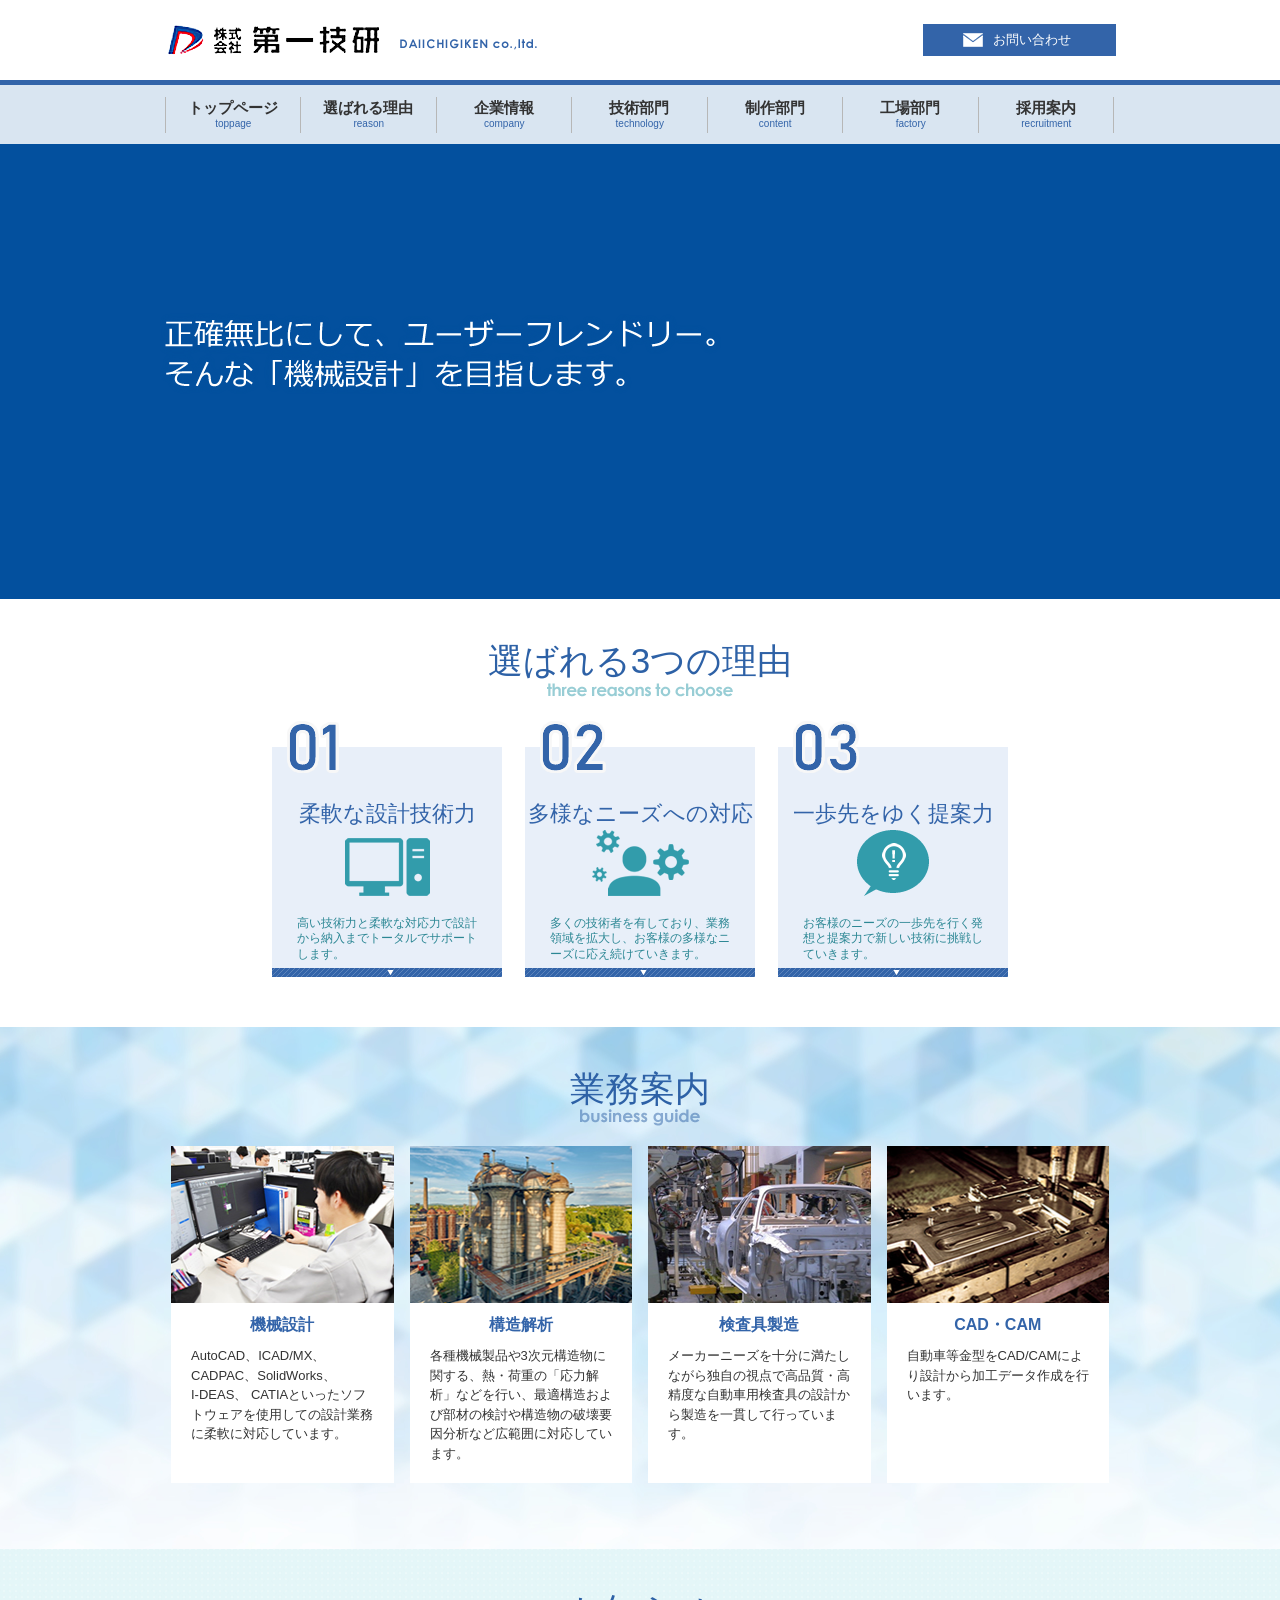
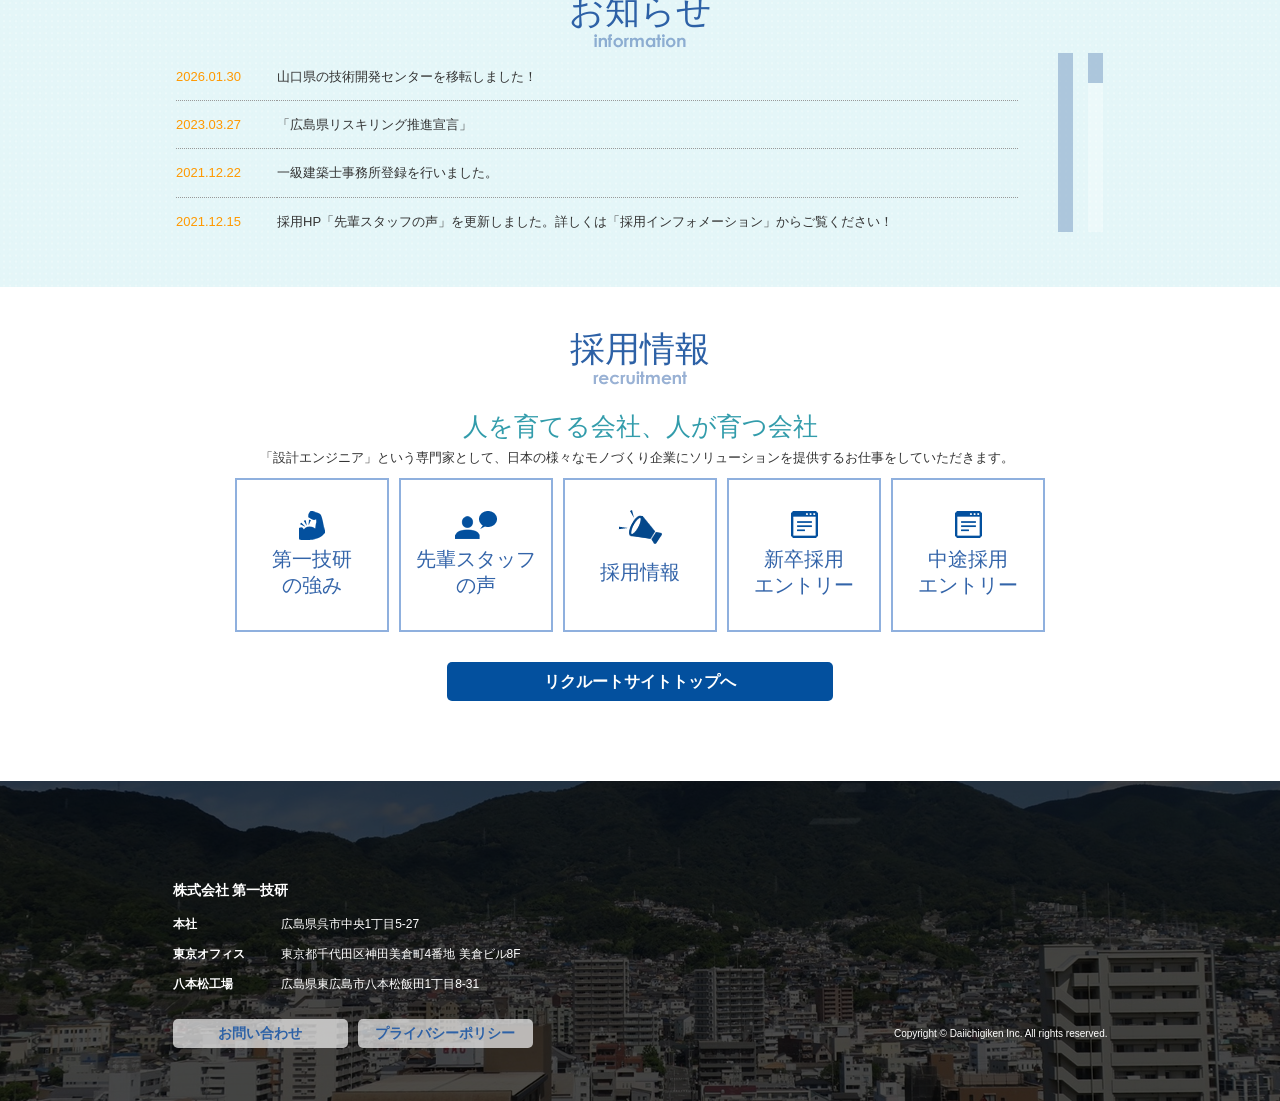
==== commit 3f4bd234: "Add files via upload" ====
--- a/index.html
+++ b/index.html
@@ -1,27 +1,74 @@
-<!doctype html>
-<html>
-<head>
+<!DOCTYPE html>
+<html><head>
 <meta charset="utf-8">
 <meta name="viewport" content="width=640,user-scalable=no,shrink-to-fit=yes">
 <meta name="description" content="">
 <meta name="keywords" content="">
-<title>制作部門｜株式会社 第一技研</title> 
-<link href="../common/css/base.css" rel="stylesheet" type="text/css">
-<link href="../common/css/pages.css" rel="stylesheet" type="text/css">
-<link href="css/detail.css" rel="stylesheet" type="text/css">
-<script type="text/javascript" src="../common/js/jquery.js"></script>
-<script type="text/javascript" src="../common/js/jquery-ui.js"></script>
-<script type="text/javascript" src="../common/js/lib.js"></script>
-<script type="text/javascript" src="../common/js/analytics.js"></script>
-
+<title>株式会社 第一技研</title> 
+<link href="common/css/base.css" rel="stylesheet" type="text/css">
+<link rel="stylesheet" type="text/css" href="css/jquery.mCustomScrollbar.css">
+<link href="css/top.css" rel="stylesheet" type="text/css">
+<script type="text/javascript" src="common/js/jquery.js"></script>
+<script type="text/javascript" src="common/js/jquery-ui.js"></script>
+<script type="text/javascript" src="common/js/lib.js"></script>
+<script type="text/javascript" src="common/js/analytics.js"></script>
+<script type="text/javascript" src="common/js/jquery.sublimeSlideshow.js"></script>
+<script src="js/jquery.mCustomScrollbar.concat.min.js"></script>
 <script type="text/javascript">
 $(document).ready(function(){
 	
+	$.sublime_slideshow({
+		src:[
+			{url:"img/top_main_image_01.png"},
+			{url:"img/top_main_image_02.png"},
+			{url:"img/top_main_image_03.png"}
+		],
+		duration:   7,
+		fade:       1,
+		scaling:    false,
+		rotating:   false
+	});
+	
+	$('#main_image #slider').fadeIn(1000);
+	setTimeout(function(){
+		$('#main_image .text').fadeIn(1500);
+	},1000);
+	
+	var d = new Date();
+	var loadtime = d.getMonth()+""+d.getDate()+""+d.getHours()+""+d.getMinutes();
+	var category = "";
+	$.ajaxSetup({ cache: false });
+	function topicsLoad(category,loadtime) {
+		$('#topics_load').load('topics/topics_loader.php?u=topics&m=top&v=0&c='+category+'&'+loadtime,
+			function() {
+				
+				$("#topics_load dl dd a").click(function(){
+					if($(this).hasClass("popup")){
+						window.open($(this).attr("href"),'topics','width=840,height=730,scrollbars=yes,status=yes');
+						return false;
+					}
+					if($(this).attr("target")=="_blank"){
+						window.open($(this).attr("href"), '_blank');
+						return false;
+					}
+					else{
+						window.location=$(this).attr("href");
+					}
+					return false;
+				});
+
+				$(".topics").mCustomScrollbar();
+
+			}
+		);
+	}
+	topicsLoad(category,loadtime);	
+	
 });
 
 </script>
 
-</head>
+<style type="text/css">@-webkit-keyframes imageAnimation {0% {opacity: 0;-webkit-animation-timing-function: ease-in; -moz-animation-timing-function: ease-in; -ms-animation-timing-function: ease-in; -o-animation-timing-function: ease-in; animation-timing-function: ease-in;}4.761904761904762% {opacity: 1;}33.33333333333333% {opacity: 1;}36.19047619047618% {opacity: 0; -webkit-animation-timing-function: ease-out; -moz-animation-timing-function: ease-out; -ms-animation-timing-function: ease-out; -o-animation-timing-function: ease-out; animation-timing-function: ease-out;}100% { opacity: 0; }} @-moz-keyframes imageAnimation {0% {opacity: 0;-webkit-animation-timing-function: ease-in; -moz-animation-timing-function: ease-in; -ms-animation-timing-function: ease-in; -o-animation-timing-function: ease-in; animation-timing-function: ease-in;}4.761904761904762% {opacity: 1;}33.33333333333333% {opacity: 1;}36.19047619047618% {opacity: 0; -webkit-animation-timing-function: ease-out; -moz-animation-timing-function: ease-out; -ms-animation-timing-function: ease-out; -o-animation-timing-function: ease-out; animation-timing-function: ease-out;}100% { opacity: 0; }} @-ms-keyframes imageAnimation {0% {opacity: 0;-webkit-animation-timing-function: ease-in; -moz-animation-timing-function: ease-in; -ms-animation-timing-function: ease-in; -o-animation-timing-function: ease-in; animation-timing-function: ease-in;}4.761904761904762% {opacity: 1;}33.33333333333333% {opacity: 1;}36.19047619047618% {opacity: 0; -webkit-animation-timing-function: ease-out; -moz-animation-timing-function: ease-out; -ms-animation-timing-function: ease-out; -o-animation-timing-function: ease-out; animation-timing-function: ease-out;}100% { opacity: 0; }} @-o-keyframes imageAnimation {0% {opacity: 0;-webkit-animation-timing-function: ease-in; -moz-animation-timing-function: ease-in; -ms-animation-timing-function: ease-in; -o-animation-timing-function: ease-in; animation-timing-function: ease-in;}4.761904761904762% {opacity: 1;}33.33333333333333% {opacity: 1;}36.19047619047618% {opacity: 0; -webkit-animation-timing-function: ease-out; -moz-animation-timing-function: ease-out; -ms-animation-timing-function: ease-out; -o-animation-timing-function: ease-out; animation-timing-function: ease-out;}100% { opacity: 0; }} @keyframes imageAnimation {0% {opacity: 0;-webkit-animation-timing-function: ease-in; -moz-animation-timing-function: ease-in; -ms-animation-timing-function: ease-in; -o-animation-timing-function: ease-in; animation-timing-function: ease-in;}4.761904761904762% {opacity: 1;}33.33333333333333% {opacity: 1;}36.19047619047618% {opacity: 0; -webkit-animation-timing-function: ease-out; -moz-animation-timing-function: ease-out; -ms-animation-timing-function: ease-out; -o-animation-timing-function: ease-out; animation-timing-function: ease-out;}100% { opacity: 0; }} @-webkit-keyframes titleAnimation {0% { opacity: 0; }4.761904761904762% { opacity: 1; }33.33333333333333% { opacity: 1; }34.76190476190476% { opacity: 0;  }100% { opacity: 0; }} @-moz-keyframes titleAnimation {0% { opacity: 0; }4.761904761904762% { opacity: 1; }33.33333333333333% { opacity: 1; }34.76190476190476% { opacity: 0;  }100% { opacity: 0; }} @-ms-keyframes titleAnimation {0% { opacity: 0; }4.761904761904762% { opacity: 1; }33.33333333333333% { opacity: 1; }34.76190476190476% { opacity: 0;  }100% { opacity: 0; }} @-o-keyframes titleAnimation {0% { opacity: 0; }4.761904761904762% { opacity: 1; }33.33333333333333% { opacity: 1; }34.76190476190476% { opacity: 0;  }100% { opacity: 0; }} @keyframes titleAnimation {0% { opacity: 0; }4.761904761904762% { opacity: 1; }33.33333333333333% { opacity: 1; }34.76190476190476% { opacity: 0;  }100% { opacity: 0; }}.sm-slider,.sm-slider:after { margin: 0;padding: 0;list-style: none;position:width: 799px;height: 382px;top: 0px;left: 0px;z-index: -1; }.sm-slider:after { content: '';background: transparent url() repeat top left;z-index: 0; }.sm-slider li span { width: 100%;height: 100%;position: absolute;top: 0px;left: 0px;color: transparent;background-size: cover;background-position: 50% 50%;background-repeat: none;opacity: 0;z-index: 0;-webkit-animation: imageAnimation 21s linear infinite 0s; -moz-animation: imageAnimation 21s linear infinite 0s; -ms-animation: imageAnimation 21s linear infinite 0s; -o-animation: imageAnimation 21s linear infinite 0s; animation: imageAnimation 21s linear infinite 0s; }.sm-slider li div { z-index: 1000;position: absolute;bottom: 30px;left: 0px;width: 100%;text-align: center;opacity: 0;color: #fff;-webkit-animation: titleAnimation 21s linear infinite 0s; -moz-animation: titleAnimation 21s linear infinite 0s; -ms-animation: titleAnimation 21s linear infinite 0s; -o-animation: titleAnimation 21s linear infinite 0s; animation: titleAnimation 21s linear infinite 0s; }.sm-slider li:nth-child(1) span { background-image: url('img/top_main_image_01.png');-webkit-animation-delay: 0s; -moz-animation-delay: 0s; -ms-animation-delay: 0s; -o-animation-delay: 0s; animation-delay: 0s; } .sm-slider li:nth-child(1) div { -webkit-animation-delay: 0s; -moz-animation-delay: 0s; -ms-animation-delay: 0s; -o-animation-delay: 0s; animation-delay: 0s; }.sm-slider li:nth-child(2) span { background-image: url('img/top_main_image_02.png');-webkit-animation-delay: 7s; -moz-animation-delay: 7s; -ms-animation-delay: 7s; -o-animation-delay: 7s; animation-delay: 7s; } .sm-slider li:nth-child(2) div { -webkit-animation-delay: 7s; -moz-animation-delay: 7s; -ms-animation-delay: 7s; -o-animation-delay: 7s; animation-delay: 7s; }.sm-slider li:nth-child(3) span { background-image: url('img/top_main_image_03.png');-webkit-animation-delay: 14s; -moz-animation-delay: 14s; -ms-animation-delay: 14s; -o-animation-delay: 14s; animation-delay: 14s; } .sm-slider li:nth-child(3) div { -webkit-animation-delay: 14s; -moz-animation-delay: 14s; -ms-animation-delay: 14s; -o-animation-delay: 14s; animation-delay: 14s; }</style></head>
 
 <body>
 
@@ -29,78 +76,94 @@
 
 <header id="header">
 	<div class="wrapper">
-		<p id="site_name"><a href="../">株式会社 第一技研</a></p>
+		<p id="site_name"><a href="./">株式会社 第一技研</a></p>
 		<nav>
 			<ul id="g_nav">
-				<li><a href="../">トップページ</a><small>toppage</small></li>
-				<li><a href="../reason/">選ばれる理由</a><small>reason</small></li>
-				<li><a href="../company/">企業情報</a><small>company</small></li>
-				<li><a href="../technology/">技術部門</a><small>technology</small></li>
-				<li><a href="../content/">制作部門</a><small>content</small></li>
-				<li><a href="../factory/">工場部門</a><small>factory</small></li>
-				<li><a href="http://recruit.dig-net.co.jp/" target="_blank">採用案内</a><small>recruitment</small></li>
-				<li class="contact"><a href="../contact/">お問い合わせ</a></li>
+				<li><a href="./">トップページ</a><small>toppage</small></li>
+				<li><a href="reason/">選ばれる理由</a><small>reason</small></li>
+				<li><a href="company/">企業情報</a><small>company</small></li>
+				<li><a href="technology/">技術部門</a><small>technology</small></li>
+				<li><a href="content/">制作部門</a><small>content</small></li>
+				<li><a href="factory/">工場部門</a><small>factory</small></li>
+                <!--	<li><a href="business/">業務案内</a><small>business</small></li>-->
+                <li><a href="http://recruit.dig-net.co.jp/" target="_blank">採用案内</a><small>recruitment</small></li>
+				<li class="contact"><a href="contact">お問い合わせ</a></li>
 			</ul>
 		</nav>
 		<div id="g_nav_open_btn">Menu</div>
 	</div>
 </header>
 
-
-
 <main>
 
-	<article class="main_contents" id="">
-	
-		<h1 id="page_title">制作部門</h1>
-		
-
-		<nav class="local_nav">
-			<ul>
-				<li><a href="pointCloud.html">3D点群活用ソリューション開発</a></li>
-				<li><a href="simulationVR.html">VR/3Dシミュレーション開発</a></li>
-                <li><a href="visualization.html">ビジュアライゼーション制作</a></li>
-			</ul>
-		</nav>
-		
-	
-		<section class="content" id="index">
-        	<h1 class="title_01">設計 × DX</h1>
-            <p class="text01">設計技術とデジタルソリューションの融合。<br>高精度CGとXRが、製造現場の「伝える」を革新します。</p>
-            <span class="image_01"><img src="img/index_p00.jpg" alt=""></span>
-
-			<h2 class="sub_title_01">3D点群活用ソリューション開発</h2>
-			<section class="content_bloc_01">
-				<div class="bloc01">
-                	<div class="text_area">
-                    	<p>現場を、持ち帰る。<br>点群データが、空間のすべてをPC上に再現。高所・狭所も、正確に、そして安全に。再訪することなく、スピーディな判断を可能にします。</p>
-                    	<span class="btn01"><a href="pointCloud.html">詳しくはこちら</a></span>
-                    </div>
-                	<span class="image01"><img src="img/index_p01.jpg" width="363" height="251" alt="3D点群活用ソリューション開発"/></span>
-                </div>
-			</section>
-			<h2 class="sub_title_01">VR/3Dシミュレーション開発</h2>
-			<section class="content_bloc_01">
-				<div class="bloc01">
-               	  <div class="text_area">
-                   	<p>“見せる”から、“理解させる”へ！百聞は一見にしかず。<br>VRなら“体験”できる事で、装置のサイズ感・配置・動線を体感することができます。</p>
-                   	  <span class="btn01"><a href="simulationVR.html">詳しくはこちら</a></span>
-                    </div>
-                	<span class="image01"><img src="img/index_p02.jpg" width="363" height="251" alt="VR/3Dシミュレーション開発"/></span>
-                </div>
-			</section>
-            <h2 class="sub_title_01">ビジュアライゼーション制作</h2>
-			<section class="content_bloc_01">
-				<div class="bloc01">
-               	  <div class="text_area">
-                   	<p>展示会や営業プレゼンで役立つ、効果的な CG やアニメーション動画を作成します。<br>CG を使うことで実写では撮影出来ないカメラワークや演出を可能にし、部品の内部説明など複雑な内容でも、見る方に分かりやすく伝えることができます。<br>最新技術を活用し、人に正しく伝わるコンテンツをご提供します。</p>
-                   	  <span class="btn01"><a href="visualization.html">詳しくはこちら</a></span>
-                    </div>
-                	<span class="image01"><img src="img/index_p03.jpg" width="363" height="251" alt="ビジュアライゼーション制作"/></span>
-                </div>
-			</section>
+	<article id="top_contents" style="min-height:800px;">
+	
+		<section id="main_image">
+			<div id="slider" style="display: block;"><ul class="sm-slider"><li> <span></span> <div> </div> </li><li> <span></span> <div> </div> </li><li> <span></span> <div> </div> </li></ul></div>
+			<h1><img src="img/top_main_text.png" width="561" height="81" class="text" style=""></h1>
 		</section>
-		
+        <section id="content01">
+        	<h1 class="ttl01">選ばれる3つの理由</h1>
+        	<ul class="list01">
+            	<li><a href="reason/index.html#num01"><span class="num">01</span><b>柔軟な設計技術力</b>
+           	    <p>高い技術力と柔軟な対応力で設計から納入までトータルでサポートします。</p></a></li>　
+               <li><a href="reason/index.html#num02"><span class="num">02</span><b>多様なニーズへの対応</b>
+               <p>多くの技術者を有しており、業務領域を拡大し、お客様の多様なニーズに応え続けていきます。</p></a></li>　
+               <li><a href="reason/index.html#num03"><span class="num">03</span><b>一歩先をゆく提案力</b>
+               <p>お客様のニーズの一歩先を行く発想と提案力で新しい技術に挑戦していきます。</p></a></li>
+            </ul>
+        </section>
+        <section id="content02">
+        	<h1 class="ttl01">業務案内</h1>
+            <ul class="list02">
+            	<li><a href="technology/mechanical_design.html"><h2>機械設計</h2><p>AutoCAD、ICAD/MX、CADPAC、SolidWorks、<br>I-DEAS、 CATIAといったソフトウェアを使用しての設計業務に柔軟に対応しています。</p></a></li>
+            	<li><a href="technology/structural_analysis.html"><h2>構造解析</h2><p>各種機械製品や3次元構造物に関する、熱・荷重の「応力解析」などを行い、最適構造および部材の検討や構造物の破壊要因分析など広範囲に対応しています。</p></a></li>
+            	<li><a href="factory/product.html"><h2>検査具製造</h2><p>メーカーニーズを十分に満たしながら独自の視点で高品質・高精度な自動車用検査具の設計から製造を一貫して行っています。</p></a></li>
+            	<li><a href="technology/cad_cam.html"><h2>CAD・CAM</h2><p>自動車等金型をCAD/CAMにより設計から加工データ作成を行います。</p></a></li>
+            </ul>
+        </section>
+        <section id="content03">
+        	<h1 class="ttl01">お知らせ</h1>
+             <div class="topics mCustomScrollbar _mCS_1" id="topics_load"><div id="mCSB_1" class="mCustomScrollBox mCS-light mCSB_vertical mCSB_inside" style="max-height: none;" tabindex="0"><div id="mCSB_1_container" class="mCSB_container" style="position:relative; top:0; left:0;" dir="ltr">
+<dl class="topics_list">
+			
+				<dt><span class="date">2026.01.30</span><br><span class="icon blank"></span></dt>
+				<dd class="link"><span><a href="/topics/00000012.html" target="" class="popup">山口県の技術開発センターを移転しました！</a></span></dd>			
+	
+			
+				<dt><span class="date">2023.03.27</span><br><span class="icon blank"></span></dt>
+				<dd class="link"><span><a href="/topics/00000011.html" target="" class="popup">「広島県リスキリング推進宣言」</a></span></dd>			
+	
+			
+				<dt><span class="date">2021.12.22</span><br><span class="icon blank"></span></dt>
+				<dd class="link"><span><a href="/topics/00000009.html" target="" class="popup">一級建築士事務所登録を行いました。</a></span></dd>			
+	
+			
+				<dt><span class="date">2021.12.15</span><br><span class="icon blank"></span></dt>
+				<dd class="link"><span><a href="https://recruit.dig-net.co.jp/" target="_blank" class="">採用HP「先輩スタッフの声」を更新しました。詳しくは「採用インフォメーション」からご覧ください！</a></span></dd>			
+	
+			
+				<dt><span class="date">2020.07.27</span><br><span class="icon blank"></span></dt>
+				<dd class="false"><span>ホームページをリニューアルしました。</span></dd>			
+	
+
+</dl>
+
+</div><div id="mCSB_1_scrollbar_vertical" class="mCSB_scrollTools mCSB_1_scrollbar mCS-light mCSB_scrollTools_vertical" style="display: block;"><div class="mCSB_draggerContainer"><div id="mCSB_1_dragger_vertical" class="mCSB_dragger" style="position: absolute; min-height: 30px; display: block; height: 134px; max-height: 169px; top: 0px;"><div class="mCSB_dragger_bar" style="line-height: 30px;"></div></div><div class="mCSB_draggerRail"></div></div></div></div></div>
+        </section>
+      <section id="content04">
+            <h1 class="ttl01">採用情報</h1>
+            <h2 class="text02">人を育てる会社、人が育つ会社</h2>
+            <p>「設計エンジニア」という専門家として、日本の様々なモノづくり企業にソリューションを提供するお仕事をしていただきます。</p>
+            <ul class="list03">
+            	<li><a href="http://recruit.dig-net.co.jp/concept/" target="_blank"><span>第一技研<br>の強み</span></a></li>
+            	<li><a href="http://recruit.dig-net.co.jp/interview/" target="_blank"><span>先輩スタッフ<br>の声</span></a></li>
+                        <li><a href="http://recruit.dig-net.co.jp/recruit/" target="_blank"><span>採用情報</span></a></li>
+            	<li><a href="http://recruit.dig-net.co.jp/entry/" target="_blank"><span>新卒採用<br>エントリー</span></a></li>
+            	<li><a href="http://recruit.dig-net.co.jp/entry/" target="_blank"><span>中途採用<br>エントリー</span></a></li>
+            </ul>
+            <p class="btn01"><a href="http://recruit.dig-net.co.jp/" target="_blank">リクルートサイトトップへ</a></p>
+        </section>
 	
 	</article>
 
@@ -121,10 +184,10 @@
 		</address>
         <div class="footer_bottom">
             <ul class="footer_navi">
-                <li><a href="../contact">お問い合わせ</a></li>
-                <li><a href="../privacy">プライバシーポリシー</a></li>
-            </ul>
-        <small id="copyright">Copyright &copy; Daiichigiken Inc. All rights reserved.</small>
+                <li><a href="contact">お問い合わせ</a></li>
+                <li><a href="privacy">プライバシーポリシー</a></li>
+            </ul>
+        <small id="copyright">Copyright © Daiichigiken Inc. All rights reserved.</small>
         </div>
 	</div>
         </div>
@@ -133,5 +196,6 @@
 
 </div>
 
-</body>
-</html>
+
+
+</body></html>
--- a/css/top.css
+++ b/css/top.css
@@ -0,0 +1,551 @@
+@charset "utf-8";
+
+/* PC/スマホ共通表示 */
+
+.-----PC_MOBILE_COMMON_CSS_START----- {}
+
+#main_image {
+	background-color: #03509e;
+	height: 514px;
+	width: 100%;
+	position: relative;
+	overflow: hidden;
+	min-width:980px;
+}
+#main_image h1 {
+	width: 960px;
+	margin-right: auto;
+	margin-left: auto;
+	padding-top: 228px;
+	position: relative;
+	z-index: 2;
+}
+#main_image #slider {
+	height: 514px;
+	width: 100%;
+	position: absolute;
+	z-index: 1;
+	left: 0px;
+	top: 0px;
+	background-repeat: no-repeat;
+	background-position: center center;
+	background-size: cover;
+	display: none;
+	overflow: hidden;
+	min-width:980px;
+}
+#content01{
+	padding:50px 0;
+}
+#content01 .ttl01,
+#content02 .ttl01,
+#content03 .ttl01,
+#content04 .ttl01{
+	text-align:center;
+	font-size: 35px;
+	color:#2D61A6;
+	font-weight: normal;
+	padding-bottom:25px;
+}
+#content01 .ttl01{
+	background:url(../img/top_ttl_img01.png) no-repeat bottom center;
+}
+#content01 .list01{
+	display:flex;
+	justify-content:center;
+	padding-top:50px;
+}
+#content01 .list01 li{
+	width:230px;
+	height:230px;
+	position:relative;
+}
+#content01 .list01 li .num{
+	position:absolute;
+	text-indent:100%;
+	white-space:nowrap;
+	overflow:hidden;
+	background-repeat:no-repeat;
+	width:66px;
+	height:66px;
+	background-position:bottom left;
+	z-index:10;
+	top: -40px;
+	left: 15px;
+}
+#content01 .list01 li:nth-of-type(1) .num{
+	background-image:url(../img/top_num_img01.png);
+}
+#content01 .list01 li:nth-of-type(2) .num{
+	background-image:url(../img/top_num_img02.png);
+}
+#content01 .list01 li:nth-of-type(3) .num{
+	background-image:url(../img/top_num_img03.png);
+}
+#content01 .list01 li:nth-of-type(4) .num{
+	background-image:url(../img/top_num_img04.png);
+}
+#content01 .list01 li a{
+	position:absolute;
+	top:0;
+	left:0;
+	height:100%;
+	width:100%;
+	display:flex;
+	align-items:center;
+	text-decoration:none;
+    flex-direction: column;
+	background-color:#E8EFF9;
+	box-sizing: border-box;
+    padding: 55px 0px 0;
+
+}
+#content01 .list01 li a:hover{
+	opacity:0.8;
+	transition:0.2s ease-out;
+}
+#content01 .list01 li a:after{
+	content:"";
+	position:absolute;
+	bottom:0;
+	left:0;
+	display:block;
+	width:100%;
+	height:9px;
+	background-position:center bottom;
+	background:url(../img/top_bg_img01.gif);
+}
+#content01 .list01 li a b{
+	display:block;
+	text-align:center;
+	color:#3364A9;
+	font-size: 22px;
+	font-weight:normal;
+	padding-bottom:70px;
+	background-repeat:no-repeat;
+	background-position:bottom center;
+	margin-bottom:10px;
+}
+#content01 .list01 li:nth-of-type(1) a b{
+	background-image:url(../img/top_icon01.png);
+}
+#content01 .list01 li:nth-of-type(2) a b{
+	background-image:url(../img/top_icon02.png);
+}
+#content01 .list01 li:nth-of-type(3) a b{
+	background-image:url(../img/top_icon03.png);
+}
+#content01 .list01 li:nth-of-type(4) a b{
+	background-image:url(../img/top_icon04.png);
+}
+#content01 .list01 li a p{
+	text-align:left;
+	color:#2C8794;
+	font-size: 12px;
+	width:180px;
+	margin:10px auto 0;
+	line-height:1.3;
+}
+#content01 .list01 li + li{
+	margin-left:10px;
+}
+#content02{
+	background:url(../img/top_bg_img02.png) center top repeat-x;
+	padding:50px 0;
+}
+#content02 .ttl01{
+	background:url(../img/top_ttl_img02.png) no-repeat bottom center;
+}
+#content02 .list02{
+	display:flex;
+	justify-content:center;
+	width:938px;
+	margin:0 auto;
+	padding-top:20px;
+}
+#content02 .list02 li{
+	margin-bottom:16px;
+	width:229px;
+                background:#ffffff;
+}
+#content02 .list02 li + li{
+	margin-left:16px;
+}
+#content02 .list02 li:nth-of-type(3n+1){
+}
+#content02 .list02 li a{
+	display:block;
+	background-color:#FFF;
+	padding-top:167px;
+	padding-bottom:20px;
+	text-decoration:none;
+	background-position:top center;
+	background-repeat:no-repeat;
+}
+#content02 .list02 li:nth-of-type(1) a{
+	background-image:url(../img/top_image01.jpg);
+}
+#content02 .list02 li:nth-of-type(2) a{
+	background-image:url(../img/top_image02.jpg);
+}
+#content02 .list02 li:nth-of-type(3) a{
+	background-image:url(../img/top_image03.jpg);
+}
+#content02 .list02 li:nth-of-type(4) a{
+	background-image:url(../img/top_image04.jpg);
+}
+/*3列
+#content02 .list02 li{
+	margin-bottom:16px;
+	width:302px;
+}
+#content02 .list02 li + li{
+	margin-left:16px;
+}
+#content02 .list02 li:nth-of-type(3n+1){
+	margin-left:0;
+}
+#content02 .list02 li a{
+	display:block;
+	background-color:#E6F2F4;
+	padding-top:151px;
+	padding-bottom:20px;
+	text-decoration:none;
+	background-position:top center;
+	background-repeat:no-repeat;
+}
+#content02 .list02 li:nth-of-type(1) a{
+	background-image:url(../img/top_img01.jpg);
+}
+#content02 .list02 li:nth-of-type(2) a{
+	background-image:url(../img/top_img02.jpg);
+}
+#content02 .list02 li:nth-of-type(3) a{
+	background-image:url(../img/top_img03.jpg);
+}
+#content02 .list02 li:nth-of-type(4) a{
+	background-image:url(../img/top_img04.jpg);
+}
+#content02 .list02 li:nth-of-type(5) a{
+	background-image:url(../img/top_img05.jpg);
+}
+#content02 .list02 li:nth-of-type(6) a{
+	background-image:url(../img/top_img06.jpg);
+}*/
+#content02 .list02 li a:hover{
+	opacity:0.8;
+	transition:0.2s ease-out;
+}
+#content02 .list02 li a h2{
+	text-align:center;
+	color:#3364A9;
+	font-size: 16px;
+	margin-bottom:10px;
+}
+#content02 .list02 li a p{
+	margin:0 auto;
+	padding:0 20px;
+	line-height:1.5;
+	text-decoration:none;
+	color:#333333;
+}
+#content03{
+	padding:50px 0;
+	background:url(../img/top_bg_img03.jpg);
+}
+#content03 .ttl01{
+	background:url(../img/top_ttl_img03.png) no-repeat bottom center;
+}
+
+.topics{
+	width:928px;
+	margin:0 auto;
+	padding:5px;
+	height:179px;
+}
+.mCSB_scrollTools .mCSB_draggerContainer{
+	width:15px;
+}
+.mCSB_scrollTools .mCSB_dragger:hover .mCSB_dragger_bar{
+	background-color:#9AB7D3;
+}
+.mCSB_scrollTools .mCSB_dragger .mCSB_dragger_bar{
+	border-radius:0;
+	width:15px;
+	background-color:#9AB7D3;
+}
+
+.mCSB_scrollTools .mCSB_draggerRail{
+	width:15px;
+	border-radius:0;
+	background-color:rgba(255,255,255,0.4);
+}
+.mCSB_scrollTools .mCSB_dragger:active .mCSB_dragger_bar,
+.mCSB_scrollTools .mCSB_dragger.mCSB_dragger_onDrag .mCSB_dragger_bar{
+	background-color:#9AB7D3;
+}
+.topics_list{
+	display:flex;
+	flex-wrap:wrap;
+	box-sizing:border-box;
+	width:97%;
+}
+.topics_list dt{
+	padding: 12px 0 12px 0;
+	box-sizing: border-box;
+	width: 12%;
+	color:#FF9900;
+	font-size: 13px;
+	font-weight: normal;
+	border-bottom: 1px dotted #999999;
+	background-repeat: no-repeat;
+	background-position: left 18px;
+}
+.topics_list dt:last-of-type,
+.topics_list dd:last-child{
+	border-bottom:none;
+}
+.topics_list dd{
+	width:88%;
+	box-sizing:border-box;
+	font-size: 13px;
+	padding:12px 0 12px 0px;
+	border-bottom:1px dotted #999999;	
+}
+.topics_list dd .thumbs{
+	float: right;
+	margin-left: 1em;
+	width: 125px;
+}
+.topics_list dd .thumbs img{
+	width: 125px;
+	height:auto;
+}
+.topics_list dd a{
+	color: #333;
+	text-decoration: none;
+}
+.topics_list dd a:hover{
+	color: #0066CC;
+	text-decoration: underline;
+}
+#content04{
+	padding:50px 0;
+}
+#content04 .ttl01{
+	background:url(../img/top_ttl_img04.png) no-repeat bottom center;;
+}
+#content04 .text02{
+	text-align:center;
+	color:#329CAB;
+	font-size: 25px;
+	font-weight: normal;
+	margin:30px 0 10px;
+}
+#content04 p{
+	width:760px;
+	margin:0 auto;
+	line-height:1.5;
+}
+#content04 .list03{
+	padding-top:10px;
+	display:flex;
+	justify-content:center;
+}
+#content04 .list03 li{
+	width:154px;
+	height:154px;
+}
+#content04 .list03 li+li{
+	margin-left:10px;
+}
+#content04 .list03 li a{
+	display:flex;
+	justify-content:center;
+	align-items:center;
+	border:2px solid #8FB0DE;
+	width:100%;
+	height:100%;
+	box-sizing:border-box;
+}
+#content04 .list03 li a:hover,
+#content04 .list03 li a:active{
+	text-decoration:none;
+}
+#content04 .list03 li a:hover{
+	opacity:0.8;
+	transition:0.2s ease-out;
+}
+#content04 .list03 li:nth-of-type(1) a span{
+	background-image:url(../img/top_icon06.png);
+}
+#content04 .list03 li:nth-of-type(2) a span{
+	background-image:url(../img/top_icon07.png);
+}
+#content04 .list03 li:nth-of-type(3) a span{
+	background-image:url(../img/top_icon10.png);
+}
+#content04 .list03 li:nth-of-type(4) a span{
+	background-image:url(../img/top_icon08.png);
+}
+#content04 .list03 li:nth-of-type(5) a span{
+	background-image:url(../img/top_icon08.png);
+}
+
+/*
+#content04 .list03 li:nth-of-type(5) a span{
+	padding-top:0;
+	background-image:url(../img/top_icon09.png);
+	text-indent:100%;
+	white-space:nowrap;
+	overflow:hidden;
+	width:100%;
+	height:36px;
+}
+*/
+
+#content04 .list03 li a span{
+	text-align:center;
+	display:block;
+	padding-top:35px;
+	background-position:top center;
+	background-repeat:no-repeat;
+	color:#3364A9;
+	font-size: 20px;
+	font-weight:normal;
+	text-decoration:none;
+	line-height:1.3;
+}
+
+#content04 .list03 li:nth-of-type(3) a span{
+	line-height:2.8;
+}
+
+.btn01 a{
+	display:block;
+	width:386px;
+	text-align:center;
+	color:#FFFFFF;
+	font-weight: bold;
+	font-size: 16px;
+	line-height:39px;
+	height:39px;
+	background-color:#03509E;
+	border-radius:5px;
+	margin:30px auto;
+	text-decoration:none;
+}
+.btn01 a:hover{
+	opacity:0.8;
+	transition:0.2s ease-out;
+}
+
+.-----PC_MOBILE_COMMON_CSS_END----- {}
+
+
+/* スマートフォン用CSS */
+@media screen and (max-width: 640px) {
+	
+.-----MOBILE_ONLY_CSS_START----- {}
+
+
+#main_image {
+	height: 340px;
+	min-width:640px;
+}
+#main_image h1 {
+	width: 600px;
+	padding-top: 117px;
+}
+#main_image #slider {
+	height: 340px;
+	min-width:640px;
+}
+#content01 .list01{
+	flex-wrap:wrap;
+}
+#content01 .list01 li{
+	width:254px;
+	height:254px;
+	margin-bottom:55px;
+}
+#content01 .list01 li + li{
+	margin-left:0;
+}
+#content01 .list01 li:nth-of-type(2n){
+	margin-left:10px;
+}
+#content01 .list01 li a{
+	padding-top:45px;
+}
+#content01 .list01 li a p{
+	font-size: 15px;
+}
+#content02 .list02{
+	width:100%;
+	flex-wrap: wrap;
+}
+#content02 .list02 li + li{
+	margin-left:0;
+}
+#content02 .list02 li:nth-of-type(2n){
+	margin-left:10px;
+}
+#content02 .list02 li a{
+}
+#content02 .list02 li a h2{
+	font-size: 18px;
+}
+#content02 .list02 li a p{
+	font-size: 16px;
+}
+.topics{
+	width:590px;
+	height:350px;
+}
+.topics_list dt{
+	font-size: 15px;
+	width:100%;
+	border-bottom:none;
+	padding-bottom:5px;
+	line-height:1.6;
+}
+.topics_list dd{
+	width:100%;
+	padding-top:0;	
+	line-height:1.6;
+	font-size: 15px;
+}
+.mCSB_inside > .mCSB_container{
+	margin-right:20px;
+}
+#content04 p{
+	font-size: 15px;
+}
+#content04 .list03 li{
+	width:113px;
+	height:113px;
+}
+#content04 .list03 li a span{
+	font-size: 16px;
+}
+#content04 .list03 li:nth-of-type(5) a span{
+	background-size: contain;
+    height: 25px;
+}
+
+#content02{
+    background-size: cover;
+}
+#content02 .list02 li a{
+	padding-top: 197px;
+background-size: contain;
+}
+#content02 .list02 li {
+    margin-bottom: 16px;
+    width: 259px;
+}
+.-----MOBILE_ONLY_CSS_END----- {}
+
+	
+}
